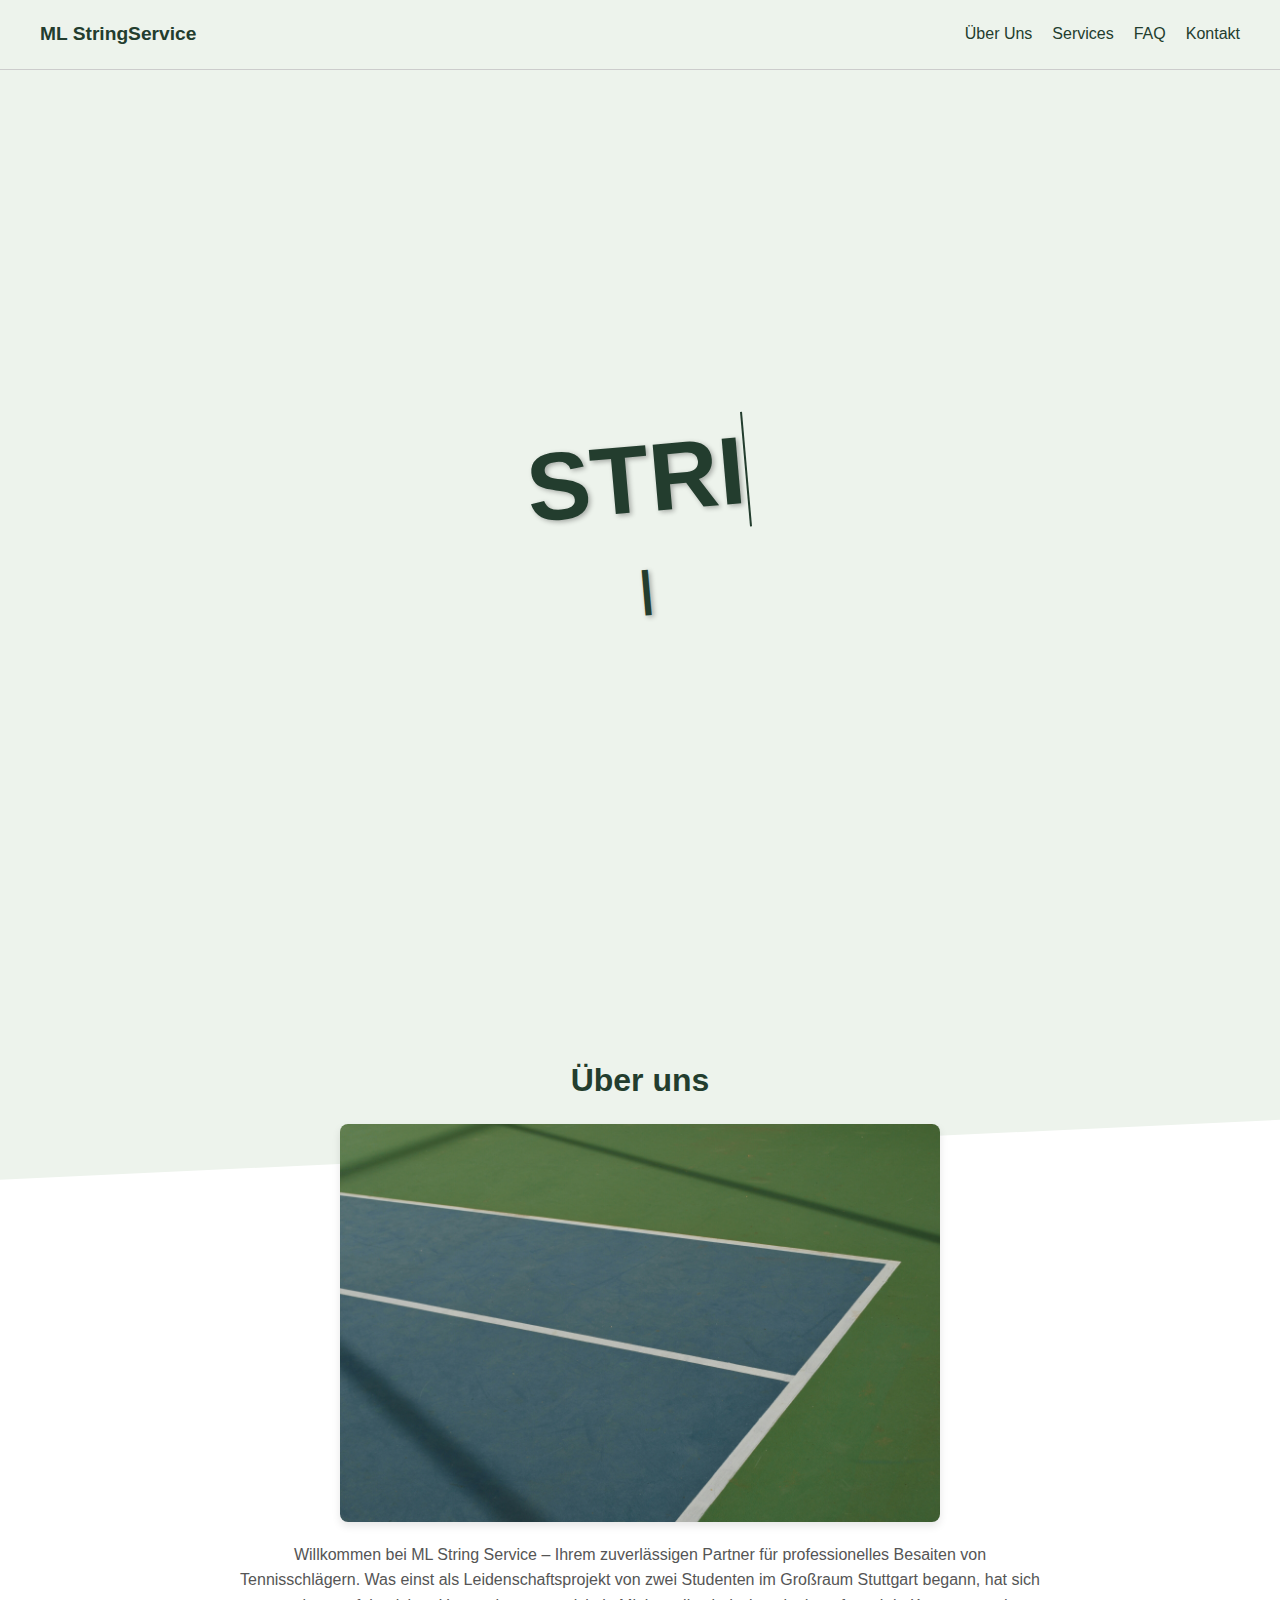
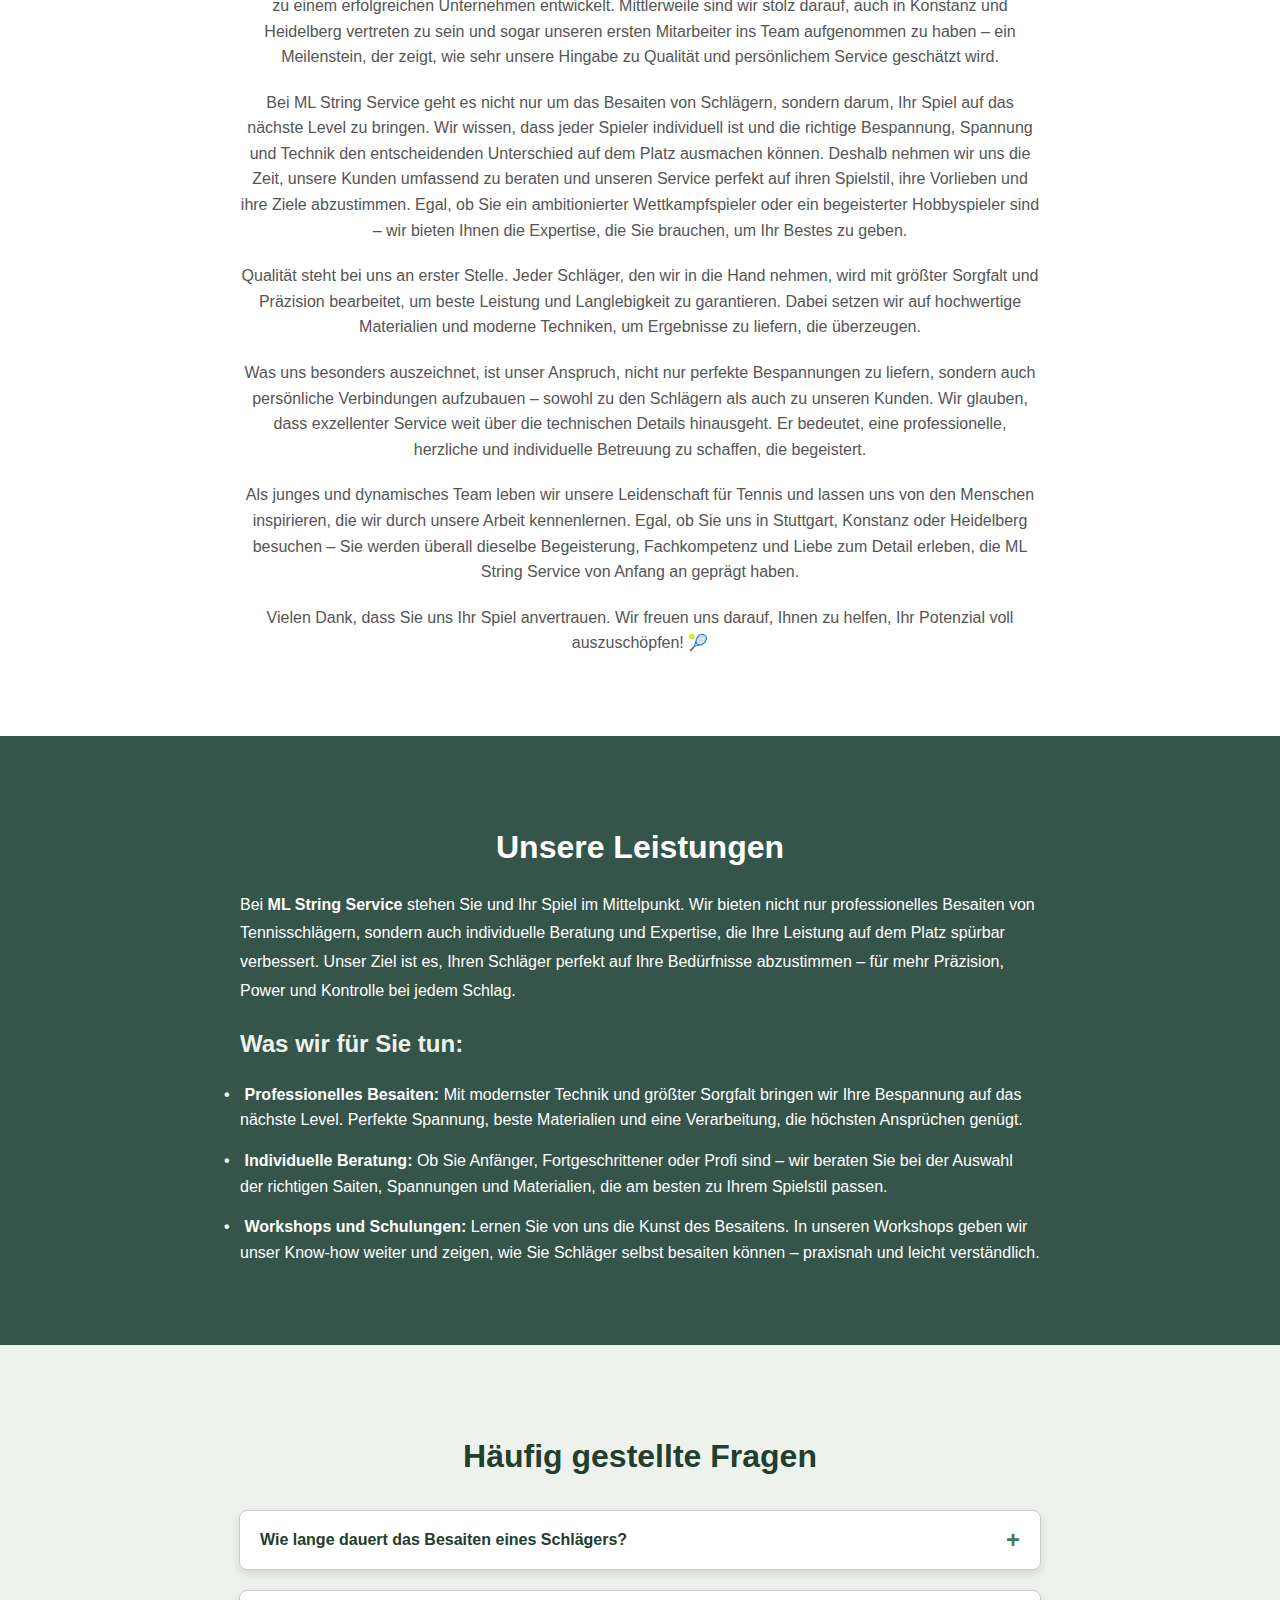
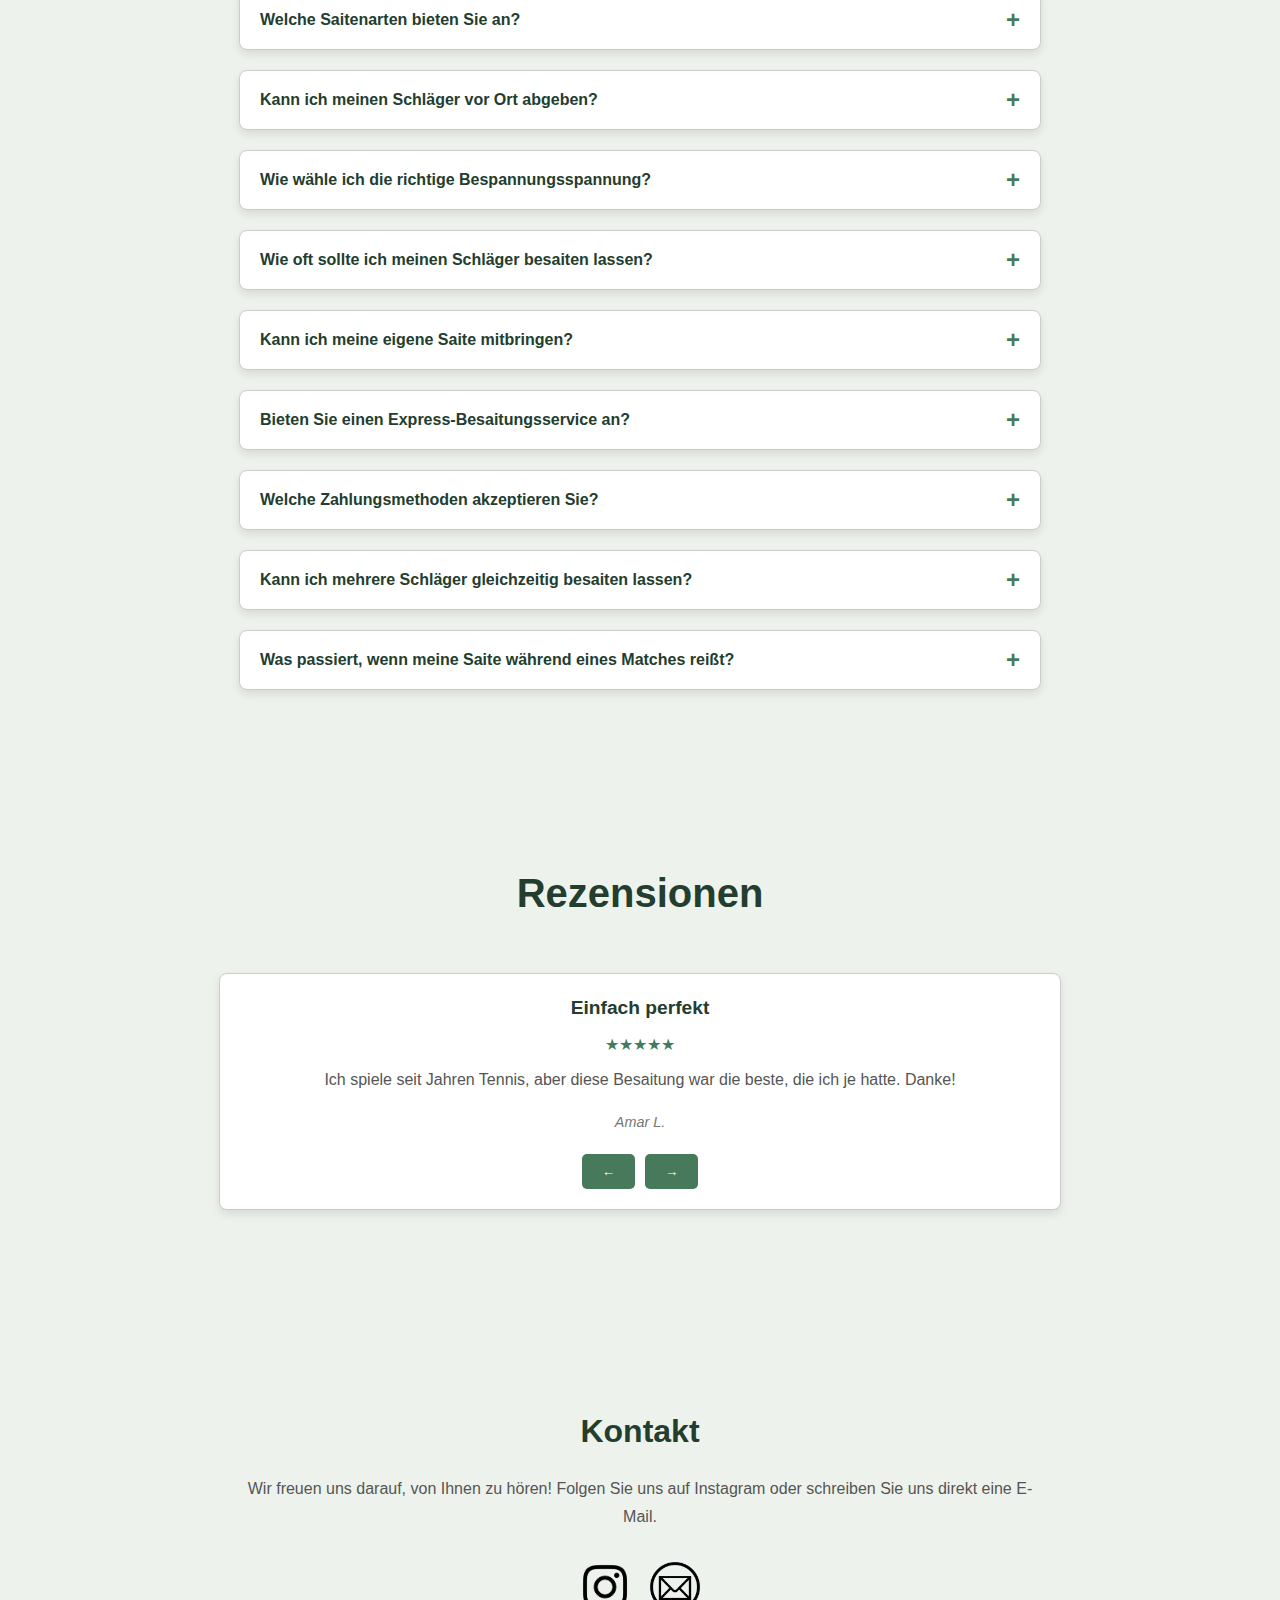
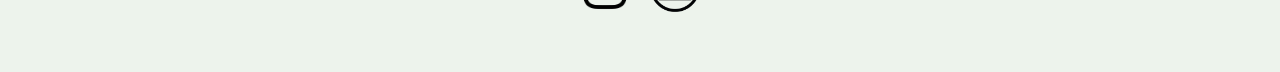
==== index.html @ b98bc761 "first" ====
<!DOCTYPE html>
<html lang="de">
<head>
    <link rel="icon" type="image/x-icon" href="img/favicon.ico">
    <meta charset="UTF-8">
    <meta name="viewport" content="width=device-width, initial-scale=1.0">
    <title>ML StringService</title>
    <link rel="stylesheet" href="css/main.css">
</head>
<body>
<header class="main-header">
    <nav class="navbar">
        <div class="logo">ML StringService</div>
        <button class="menu-toggle" aria-label="Menü öffnen/schließen">
            &#9776; <!-- Hamburger-Menü-Icon -->
        </button>
        <ul class="nav-left">
            <li><a href="#about-us">Über Uns</a></li>
            <li><a href="#services">Services</a></li>
            <li><a href="#faq">FAQ</a></li>
            <li><a href="#contact">Kontakt</a></li>
        </ul>
    </nav>
</header>
<main>
    <section class="hero">
        <div class="slogan-wrapper">
            <h1 class="slogan">
                <span id="typing-text"></span>
                <span class="blinking-cursor">|</span>
            </h1>
        </div>
    </section>
    <section id="about-us" class="about-us">
        <div class="about-background"></div>
        <div class="about-content">
            <h2>Über uns</h2>
            <div class="about-image-wrapper">
                <img src="img/aleksandar-kyng-dhkdfFxGHfU-unsplash.jpg" alt="Tennisplatz" class="about-image">
            </div>
            <p>
                Willkommen bei ML String Service – Ihrem zuverlässigen Partner für professionelles Besaiten von Tennisschlägern.
                Was einst als Leidenschaftsprojekt von zwei Studenten im Großraum Stuttgart begann, hat sich zu einem erfolgreichen Unternehmen entwickelt.
                Mittlerweile sind wir stolz darauf, auch in Konstanz und Heidelberg vertreten zu sein und sogar unseren ersten Mitarbeiter ins Team aufgenommen zu haben
                – ein Meilenstein, der zeigt, wie sehr unsere Hingabe zu Qualität und persönlichem Service geschätzt wird.

            </p>
            <p>
                Bei ML String Service geht es nicht nur um das Besaiten von Schlägern,
                sondern darum, Ihr Spiel auf das nächste Level zu bringen.
                Wir wissen, dass jeder Spieler individuell ist und die richtige Bespannung, Spannung und Technik den entscheidenden Unterschied auf dem Platz ausmachen können.
                Deshalb nehmen wir uns die Zeit, unsere Kunden umfassend zu beraten und unseren Service perfekt auf ihren Spielstil,
                ihre Vorlieben und ihre Ziele abzustimmen. Egal, ob Sie ein ambitionierter Wettkampfspieler oder ein begeisterter Hobbyspieler sind –
                wir bieten Ihnen die Expertise, die Sie brauchen, um Ihr Bestes zu geben.
            </p>
            <p>
                Qualität steht bei uns an erster Stelle.
                Jeder Schläger, den wir in die Hand nehmen, wird mit größter Sorgfalt und Präzision bearbeitet,
                um beste Leistung und Langlebigkeit zu garantieren.
                Dabei setzen wir auf hochwertige Materialien und moderne Techniken, um Ergebnisse zu liefern, die überzeugen.
            </p>
            <p>
                Was uns besonders auszeichnet,
                ist unser Anspruch, nicht nur perfekte Bespannungen zu liefern,
                sondern auch persönliche Verbindungen aufzubauen – sowohl zu den Schlägern als auch zu unseren Kunden.
                Wir glauben, dass exzellenter Service weit über die technischen Details hinausgeht. Er bedeutet, eine professionelle,
                herzliche und individuelle Betreuung zu schaffen, die begeistert.
            </p>
            <p>
                Als junges und dynamisches Team leben wir unsere Leidenschaft für Tennis und lassen uns von den Menschen inspirieren,
                die wir durch unsere Arbeit kennenlernen. Egal, ob Sie uns in Stuttgart,
                Konstanz oder Heidelberg besuchen – Sie werden überall dieselbe Begeisterung, Fachkompetenz und Liebe zum Detail erleben,
                die ML String Service von Anfang an geprägt haben.
            </p>
            <p>
                Vielen Dank, dass Sie uns Ihr Spiel anvertrauen. Wir freuen uns darauf, Ihnen zu helfen, Ihr Potenzial voll auszuschöpfen! 🎾
            </p>
        </div>
    </section>
    <!-- Harte Hintergrundänderung -->
    <section id="services" class="services">
        <div class="services-content">
            <h2>Unsere Leistungen</h2>
            <p>
                Bei <strong>ML String Service</strong> stehen Sie und Ihr Spiel im Mittelpunkt. Wir bieten nicht nur professionelles Besaiten von Tennisschlägern,
                sondern auch individuelle Beratung und Expertise, die Ihre Leistung auf dem Platz spürbar verbessert.
                Unser Ziel ist es, Ihren Schläger perfekt auf Ihre Bedürfnisse abzustimmen – für mehr Präzision, Power und Kontrolle bei jedem Schlag.
            </p>
            <h3>Was wir für Sie tun:</h3>
            <ul>
                <li>
                    <strong>Professionelles Besaiten:</strong> Mit modernster Technik und größter Sorgfalt bringen wir Ihre Bespannung auf das nächste Level.
                    Perfekte Spannung, beste Materialien und eine Verarbeitung, die höchsten Ansprüchen genügt.
                </li>
                <li>
                    <strong>Individuelle Beratung:</strong> Ob Sie Anfänger, Fortgeschrittener oder Profi sind – wir beraten Sie bei der Auswahl der richtigen Saiten,
                    Spannungen und Materialien, die am besten zu Ihrem Spielstil passen.
                </li>
                <li>
                    <strong>Workshops und Schulungen:</strong> Lernen Sie von uns die Kunst des Besaitens.
                    In unseren Workshops geben wir unser Know-how weiter und zeigen, wie Sie Schläger selbst besaiten können
                    – praxisnah und leicht verständlich.
                </li>
            </ul>
        </div>
    </section>
    <section id="faq" class="faq">
        <h2>Häufig gestellte Fragen</h2>

        <!-- Vorhandene Fragen -->
        <div class="faq-item">
            <button class="faq-question">
                Wie lange dauert das Besaiten eines Schlägers?
                <span class="faq-toggle">+</span>
            </button>
            <div class="faq-answer">
                Das Besaiten eines Schlägers dauert in der Regel 24 bis 48 Stunden, je nach Auftragslage. Bei dringenden Anfragen bieten wir auch einen Express-Service an.
            </div>
        </div>
        <div class="faq-item">
            <button class="faq-question">
                Welche Saitenarten bieten Sie an?
                <span class="faq-toggle">+</span>
            </button>
            <div class="faq-answer">
                Wir bieten eine große Auswahl an Saiten, darunter Monofilament, Multifilament und Naturdarmsaiten. Wir beraten Sie gerne, welche Saite am besten zu Ihrem Spielstil passt.
            </div>
        </div>
        <div class="faq-item">
            <button class="faq-question">
                Kann ich meinen Schläger vor Ort abgeben?
                <span class="faq-toggle">+</span>
            </button>
            <div class="faq-answer">
                Ja, Sie können Ihren Schläger an unseren Standorten in Stuttgart, Konstanz oder Heidelberg abgeben. Wir stehen Ihnen dort auch für eine persönliche Beratung zur Verfügung.
            </div>
        </div>
        <div class="faq-item">
            <button class="faq-question">
                Wie wähle ich die richtige Bespannungsspannung?
                <span class="faq-toggle">+</span>
            </button>
            <div class="faq-answer">
                Die richtige Spannung hängt von Ihrem Spielstil ab. Höhere Spannungen bieten mehr Kontrolle, während niedrigere Spannungen mehr Power generieren. Unsere Experten beraten Sie gerne.
            </div>
        </div>
        <div class="faq-item">
            <button class="faq-question">
                Wie oft sollte ich meinen Schläger besaiten lassen?
                <span class="faq-toggle">+</span>
            </button>
            <div class="faq-answer">
                Eine Faustregel ist: So oft im Jahr, wie Sie pro Woche spielen. Vielspieler und Turnierspieler sollten häufiger besaiten, um optimale Leistung zu gewährleisten.
            </div>
        </div>
        <div class="faq-item">
            <button class="faq-question">
                Kann ich meine eigene Saite mitbringen?
                <span class="faq-toggle">+</span>
            </button>
            <div class="faq-answer">
                Ja, Sie können Ihre eigene Saite mitbringen. Wir bespannen Ihren Schläger gerne damit. Bitte beachten Sie jedoch, dass die Qualität der Besaitung auch von der Saite selbst abhängt.
            </div>
        </div>
        <div class="faq-item">
            <button class="faq-question">
                Bieten Sie einen Express-Besaitungsservice an?
                <span class="faq-toggle">+</span>
            </button>
            <div class="faq-answer">
                Ja, wir bieten einen Express-Service an. Ihr Schläger wird innerhalb weniger Stunden bespannt. Bitte kontaktieren Sie uns im Voraus, um sicherzustellen, dass der Service verfügbar ist.
            </div>
        </div>
        <div class="faq-item">
            <button class="faq-question">
                Welche Zahlungsmethoden akzeptieren Sie?
                <span class="faq-toggle">+</span>
            </button>
            <div class="faq-answer">
                Wir akzeptieren Barzahlung, EC-Karten, Kreditkarten und auch PayPal. Bitte fragen Sie an Ihrem Standort nach den verfügbaren Zahlungsmethoden.
            </div>
        </div>
        <div class="faq-item">
            <button class="faq-question">
                Kann ich mehrere Schläger gleichzeitig besaiten lassen?
                <span class="faq-toggle">+</span>
            </button>
            <div class="faq-answer">
                Ja, Sie können mehrere Schläger gleichzeitig besaiten lassen. Bei größeren Aufträgen wie z. B. für Mannschaften bieten wir auch Rabatte an.
            </div>
        </div>
        <div class="faq-item">
            <button class="faq-question">
                Was passiert, wenn meine Saite während eines Matches reißt?
                <span class="faq-toggle">+</span>
            </button>
            <div class="faq-answer">
                Wir empfehlen, immer einen Ersatzschläger mit einer frischen Besaitung dabei zu haben. Alternativ können Sie unseren Express-Service nutzen, um schnell eine neue Besaitung zu erhalten.
            </div>
        </div>
    </section>


    <section class="reviews-section">
        <h2>Rezensionen</h2> <!-- Titel hinzugefügt -->
        <div class="reviews-slider">
            <div class="review">
                <div class="review-text"></div>
                <div class="review-stars"></div>
                <div class="review-detail"></div>
                <div class="review-name"></div>
            </div>
            <div class="reviews-controls">
                <button class="prev-review" aria-label="Vorherige Bewertung">←</button>
                <button class="next-review" aria-label="Nächste Bewertung">→</button>
            </div>
        </div>
    </section>


    <section id="contact" class="contact">
        <div class="contact-content">
            <h2>Kontakt</h2>
            <p>Wir freuen uns darauf, von Ihnen zu hören! Folgen Sie uns auf Instagram oder schreiben Sie uns direkt eine E-Mail.</p>
            <div class="contact-icons">
                <!-- Instagram Icon -->
                <a href="https://www.instagram.com/mlstringservice" target="_blank" class="contact-icon" aria-label="Instagram">
                    <img src="img/fa2e3ecfb5cfcdc9a679974c6a06c45b-removebg-preview.png" alt="Instagram Icon">
                </a>
                <!-- Email Icon -->
                <a href="mailto:mlstringservice@gmail.com" class="contact-icon" aria-label="E-Mail">
                    <img src="img/png-clipart-email-logo-icon-email-black-envelope-logo-miscellaneous-text-thumbnail-removebg-preview.png" alt="E-Mail Icon">
                </a>
            </div>
        </div>
    </section>





</main>
<script src="js/script.js" defer></script>
</body>
</html>
---- css/main.css ----
/* Allgemeine Stile */
body {
    margin: 0;
    font-family: 'Arial', sans-serif;
    background-color: #edf3ec;
    color: #233d2e;
    line-height: 1.5;
}

h1 {
    margin: 0;
    font-size: 3rem;
    font-weight: 400;
    text-align: center;
    line-height: 1.2;
}

a {
    text-decoration: none;
    color: #233d2e;
}

a:hover {
    color: #467a5a;
}

/* Header */
.main-header {
    background-color: #edf3ec;
    padding: 10px 20px;
    position: sticky;
    top: 0;
    z-index: 100;
    border-bottom: 1px solid #ccc;
}

.navbar {
    display: flex;
    justify-content: space-between;
    align-items: center;
    padding: 10px 20px;
}

.nav-left {
    display: flex;
    gap: 20px;
    list-style: none;
    margin: 0;
    padding: 0;
}

.nav-left li {
    font-size: 1rem;
}

.menu-toggle {
    display: none; /* Standardmäßig versteckt */
    font-size: 2rem;
    background: none;
    border: none;
    cursor: pointer;
    color: #233d2e;
}

.logo {
    font-size: 1.2rem;
    font-weight: bold;
}

.register {
    display: flex;
    align-items: center;
}

.btn-register {
    background-color: #233d2e;
    color: white;
    padding: 10px 20px;
    border-radius: 5px;
    font-size: 0.9rem;
    font-weight: bold;
    transition: background-color 0.3s;
}

.btn-register:hover {
    background-color: #467a5a;
}

/* Hero Section */
.hero {
    position: relative;
    height: 100vh; /* Die Sektion nimmt 100% der Höhe des Displays ein */
    display: flex;
    align-items: center; /* Vertikale Zentrierung */
    justify-content: center; /* Horizontale Zentrierung */
    overflow: hidden;
    text-align: center;
    background-color: #edf3ec; /* Heller Hintergrund */
}

.slogan-wrapper {
    transform: rotate(-5deg); /* Leichte Schrägstellung */
}

.slogan {
    font-size: 6rem;
    font-weight: bold;
    color: #233d2e; /* Dunkler Text passend zum hellen Hintergrund */
    line-height: 1.2;
    text-transform: uppercase; /* Großbuchstaben */
    text-shadow: 2px 2px 5px rgba(0, 0, 0, 0.3); /* Schatten für besseren Kontrast */
}

.slogan span {
    display: block; /* Zeilenumbruch */
}
/* Hero Section Schreibmaschinen-Effekt */
#typing-text {
    display: inline-block;
    white-space: pre-wrap; /* Zeilenumbrüche beachten */
    overflow: hidden;
    border-right: 2px solid #233d2e; /* Blinker-Effekt */
}

/* Blinker für die Schreibmaschine */
.blinking-cursor {
    display: inline-block;
    font-size: 3rem;
    animation: blink 0.7s steps(2, start) infinite;
    margin-left: 0; /* Keine zusätzlichen Abstände */
}

/* Keyframes für die Blink-Animation */
@keyframes blink {
    50% {
        opacity: 0;
    }
}


/* Über Uns Section */
.about-us {
    position: relative;
    padding: 60px 20px;
    background: white; /* Weißer Hintergrund für den unteren Teil */
}

.about-background {
    position: absolute;
    top: 0;
    left: 0;
    width: 100%;
    height: 300px; /* Höhe des oberen Farbhintergrunds */
    background: #edf3ec; /* Farbton passend zur Website */
    z-index: 1;
    clip-path: polygon(0 0, 100% 0, 100% 50%, 0 70%); /* Übergang nach der Hälfte des Bildes */
}

.about-content {
    position: relative;
    z-index: 2;
    max-width: 800px;
    margin: 0 auto;
    text-align: center;
}

.about-content h2 {
    font-size: 2rem;
    font-weight: bold;
    color: #233d2e;
    margin-bottom: 20px;
}

.about-image-wrapper {
    position: relative;
    overflow: hidden;
    width: 80%; /* Breite des Bildes */
    max-width: 600px; /* Maximalbreite */
    margin: 20px auto; /* Zentriert */
    border-radius: 8px; /* Abgerundete Ecken */
    box-shadow: 0 4px 8px rgba(0, 0, 0, 0.1); /* Sanfter Schatten */
}

.about-image {
    width: 100%;
    height: auto; /* Seitenverhältnis bleibt erhalten */
    display: block;
}

.about-content p {
    font-size: 1rem;
    color: #555;
    line-height: 1.6;
    margin-bottom: 20px;
}

/* Service Section mit gewünschter Hintergrundfarbe */
.services {
    background-color: #36554A; /* Dunkles Grün */
    color: white; /* Weißer Text */
    padding: 60px 20px;
    text-align: center;
}

.services-content {
    max-width: 800px;
    margin: 0 auto;
    text-align: left; /* Text linksbündig für bessere Lesbarkeit */
}

.services h2 {
    font-size: 2rem;
    font-weight: bold;
    margin-bottom: 20px;
    color: white;
    text-align: center; /* Titel bleibt zentriert */
}

.services h3 {
    font-size: 1.5rem;
    margin: 20px 0 10px;
    color: #edf3ec; /* Heller Text für Subheading */
}

.services p {
    font-size: 1rem;
    line-height: 1.8;
    margin-bottom: 20px;
    color: white;
}

.services ul {
    list-style: none;
    padding: 0;
    margin: 20px 0;
}

.services li {
    font-size: 1rem;
    margin-bottom: 15px;
    color: white;
    position: relative;
    line-height: 1.6;
}

/* Punkte vor jedem Listeneintrag */
.services li::before {
    content: "•"; /* Punkt vor jedem Listeneintrag */
    color: #edf3ec; /* Heller Punkt */
    font-weight: bold;
    display: inline-block;
    width: 1em;
    margin-left: -1em;
}

/* FAQ Section */
.faq {
    background-color: #edf3ec; /* Heller Hintergrund, passend zum bestehenden Design */
    padding: 60px 20px;
    text-align: center;
}

.faq h2 {
    font-size: 2rem;
    font-weight: bold;
    color: #233d2e;
    margin-bottom: 30px;
}

/* FAQ Section */
.faq {
    background-color: #edf3ec; /* Heller Hintergrund, passend zum bestehenden Design */
    padding: 60px 20px;
    text-align: center;
}

.faq h2 {
    font-size: 2rem;
    font-weight: bold;
    color: #233d2e;
    margin-bottom: 30px;
}

/* FAQ-Items */
.faq-item {
    margin-bottom: 20px;
    text-align: left;
    max-width: 800px;
    margin: 20px auto;
    border: 1px solid #ccc;
    border-radius: 8px;
    overflow: hidden;
    background: white;
    box-shadow: 0 4px 8px rgba(0, 0, 0, 0.1);
}

.faq-question {
    width: 100%;
    padding: 15px 20px;
    font-size: 1rem;
    font-weight: bold;
    color: #233d2e;
    background: none;
    border: none;
    text-align: left;
    cursor: pointer;
    position: relative;
    display: flex;
    justify-content: space-between;
    align-items: center;
}

.faq-toggle {
    font-size: 1.5rem;
    color: #467a5a; /* Grüner Farbton */
    transition: transform 0.3s ease;
}

.faq-answer {
    padding: 15px 20px;
    font-size: 0.9rem;
    line-height: 1.6;
    color: #555;
    display: none; /* Standardmäßig ausgeblendet */
    background-color: #f9f9f9;
}

.faq-item.open .faq-answer {
    display: block; /* Antwort einblenden */
}

.faq-item.open .faq-toggle {
    transform: rotate(45deg); /* Symbol von "+" zu "x" ändern */
    color: #d9534f; /* Rot für geschlossenes Symbol */
}

/* Responsives Design */
@media (max-width: 768px) {
    /* Überschrift kleiner */
    .faq h2 {
        font-size: 1.8rem;
        margin-bottom: 20px;
    }

    /* Fragen und Antworten schmaler und kompakter */
    .faq-item {
        max-width: 100%;
        margin: 15px auto;
    }

    .faq-question {
        font-size: 0.95rem; /* Kleinere Schrift für Fragen */
        padding: 10px 15px;
    }

    .faq-answer {
        font-size: 0.85rem; /* Kleinere Schrift für Antworten */
        padding: 10px 15px;
    }
}

@media (max-width: 480px) {
    /* Überschrift noch kompakter */
    .faq h2 {
        font-size: 1.6rem;
    }

    /* Fragen und Antworten gut lesbar auf schmalen Geräten */
    .faq-question {
        font-size: 0.9rem;
        padding: 10px;
    }

    .faq-answer {
        font-size: 0.8rem;
        padding: 10px;
    }

    .faq-toggle {
        font-size: 1.3rem; /* Kleinere Plus-/Minus-Icons */
    }
}

/* Bewertungen-Container */
.reviews-section {
    background-color: #edf3ec; /* Gleicher Hintergrund wie die FAQ */
    padding: 60px 20px;
    text-align: center;
}

.reviews-section h2 {
    font-size: 2.5rem;
    font-weight: bold;
    color: #233d2e; /* Passend zum Design */
    margin-bottom: 30px;
}

.reviews-slider {
    text-align: center;
    margin: 50px auto;
    max-width: 800px;
    padding: 20px;
    border: 1px solid #ccc;
    border-radius: 8px;
    background: white;
    box-shadow: 0 4px 8px rgba(0, 0, 0, 0.1);
}

.review {
    margin-bottom: 20px;
}

.review-text {
    font-size: 1.2rem;
    font-weight: bold;
    color: #233d2e;
    margin-bottom: 10px;
}

.review-stars {
    color: #467a5a;
    margin-bottom: 10px;
}

.review-detail {
    font-size: 1rem;
    color: #555;
    margin-bottom: 20px;
    line-height: 1.6;
}

.review-name {
    font-size: 0.9rem;
    color: #777;
    font-style: italic;
}

/* Buttons */
.reviews-controls {
    display: flex;
    justify-content: center;
    gap: 10px;
}

.reviews-controls button {
    background-color: #467a5a;
    color: white;
    padding: 10px 20px;
    border: none;
    border-radius: 5px;
    cursor: pointer;
    transition: background-color 0.3s ease;
}

.reviews-controls button:hover {
    background-color: #36554A;
}

/* Responsive Design */
@media (max-width: 768px) {
    .reviews-slider {
        max-width: 90%;
    }

    .review-text {
        font-size: 1rem;
    }

    .review-detail {
        font-size: 0.9rem;
    }

    .review-stars {
        font-size: 0.9rem;
    }

    .review-name {
        font-size: 0.85rem;
    }

    .reviews-controls button {
        padding: 8px 15px;
    }
}

@media (max-width: 480px) {
    .reviews-slider {
        max-width: 100%;
    }

    .review-text {
        font-size: 0.9rem;
    }

    .review-detail {
        font-size: 0.8rem;
    }

    .review-name {
        font-size: 0.8rem;
    }

    .reviews-controls button {
        padding: 6px 10px;
    }
}



/* Kontakt Section */
.contact {
    background-color: #edf3ec; /* Gleicher Farbton wie vorher verwendet */
    padding: 60px 20px;
    text-align: center;
}

.contact-content {
    max-width: 800px;
    margin: 0 auto;
}

.contact h2 {
    font-size: 2rem;
    font-weight: bold;
    margin-bottom: 20px;
    color: #233d2e; /* Dunkler Farbton für den Titel */
}

.contact p {
    font-size: 1rem;
    line-height: 1.8;
    margin-bottom: 30px;
    color: #555; /* Dezenter Farbton für den Text */
}

.contact-icons {
    display: flex;
    justify-content: center; /* Zentriert Icons */
    gap: 20px; /* Abstand zwischen den Icons */
    flex-wrap: wrap; /* Sicherstellen, dass Icons umbrechen können */
}

.contact-icon {
    display: inline-block;
    width: 50px;
    height: 50px;
}

.contact-icon img {
    width: 100%;
    height: auto;
    transition: transform 0.3s, opacity 0.3s;
}

.contact-icon:hover img {
    transform: scale(1.1); /* Vergrößerung bei Hover */
    opacity: 0.8; /* Leichte Transparenz bei Hover */
}

/* Responsive Anpassung */
@media (max-width: 768px) {
    /* Navbar */
    .menu-toggle {
        display: block; /* Zeige Hamburger-Menü */
    }

    .nav-left {
        display: none; /* Standardmäßig versteckt */
        flex-direction: column;
        position: absolute;
        top: 60px;
        right: 20px;
        background: #edf3ec;
        width: 200px;
        border-radius: 8px;
        box-shadow: 0 4px 8px rgba(0, 0, 0, 0.1);
        padding: 10px;
    }

    .nav-left.show {
        display: flex; /* Zeige Menü bei Aktivierung */
    }

    .nav-left li {
        text-align: center;
        margin: 10px 0;
    }

    /* Kontaktbereich */
    .contact-icons {
        flex-direction: row; /* Icons bleiben nebeneinander */
        justify-content: center; /* Zentriert Icons */
        gap: 15px;
    }

    .contact-icon {
        width: 40px; /* Kleinere Icons */
    }
}

@media (max-width: 480px) {
    .contact-icons {
        flex-direction: row; /* Icons bleiben nebeneinander */
        justify-content: center;
    }

    .contact-icon {
        width: 30px; /* Noch kleinere Icons */
    }
}
@media (max-width: 768px) {
    .slogan {
        font-size: calc(7vw + 1rem); /* Größere Schrift für kleine Bildschirme */
        line-height: 1.1; /* Reduzierter Zeilenabstand */
    }

    .slogan-wrapper {
        max-width: 100%; /* Füllt den Bildschirm aus */
    }
}

@media (max-width: 480px) {
    .slogan {
        font-size: calc(8vw + 1rem); /* Noch größere Schriftgröße */
        line-height: 1.1;
    }
}
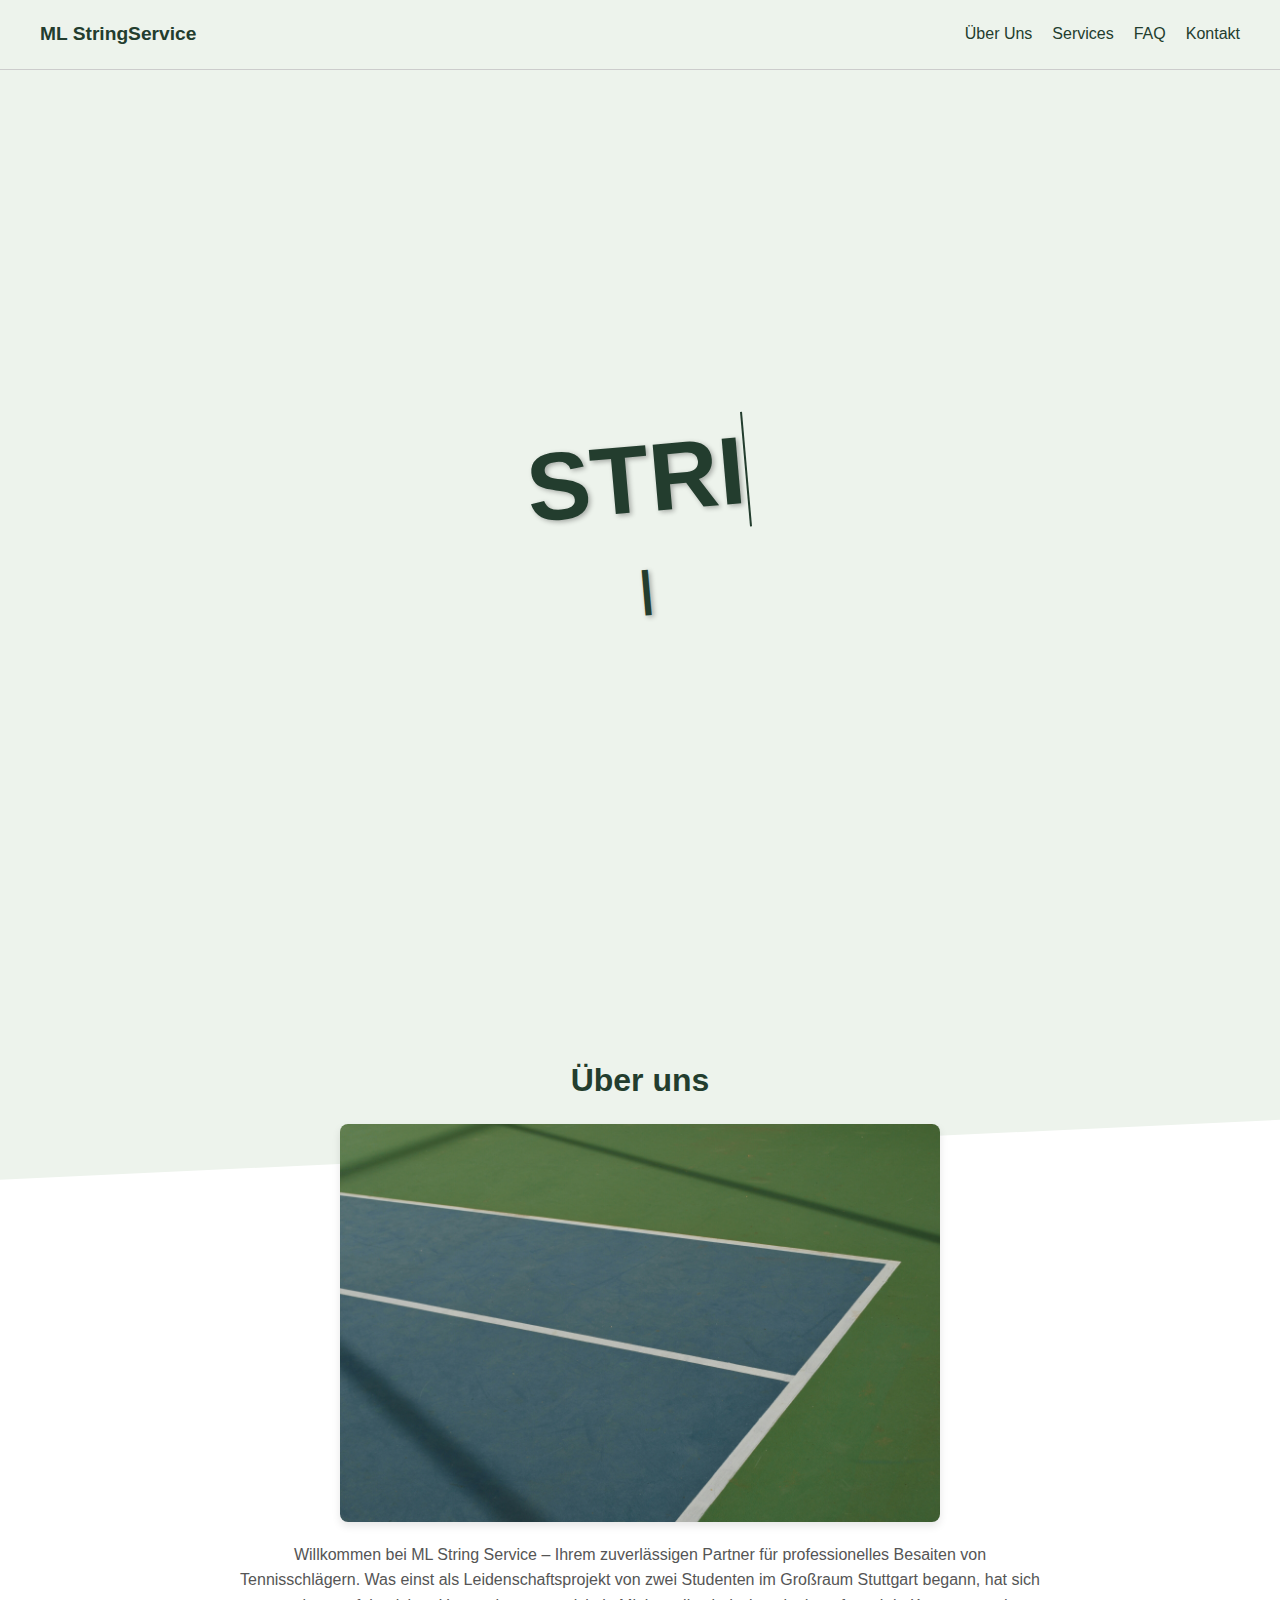
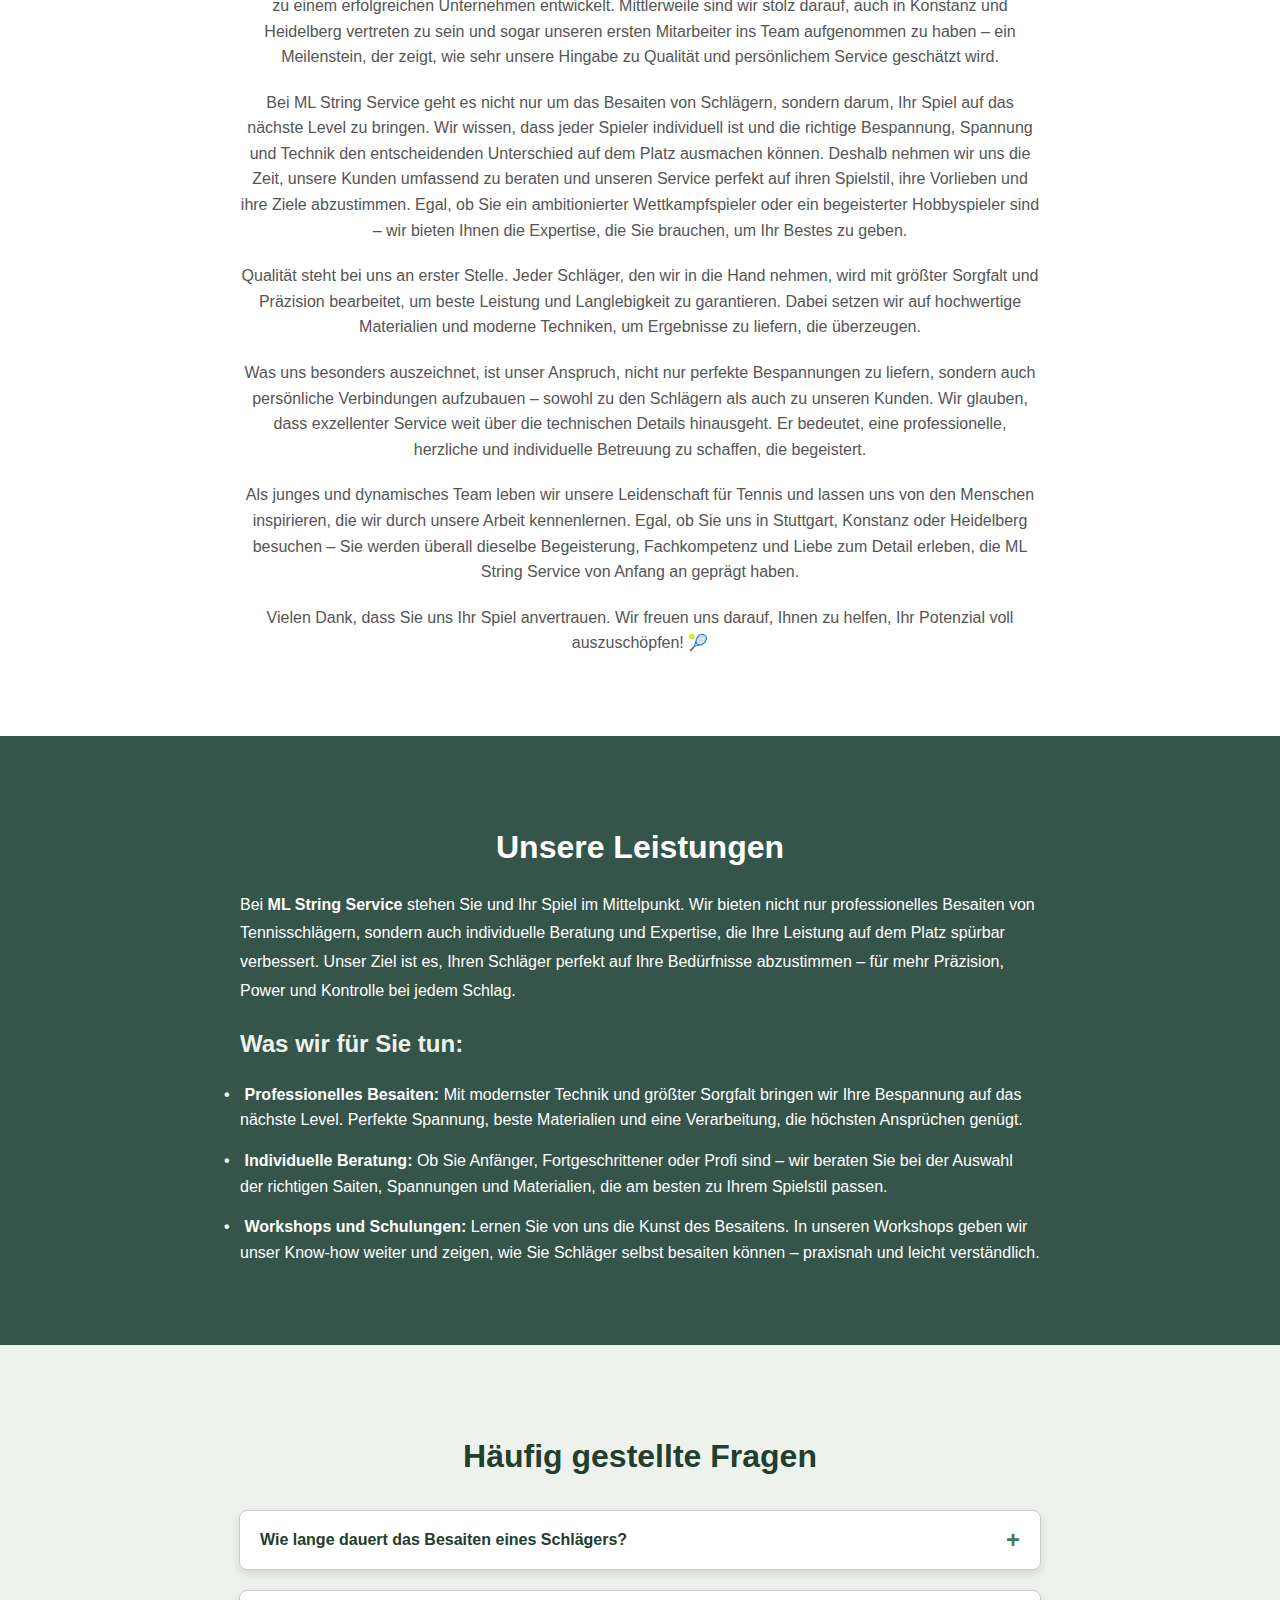
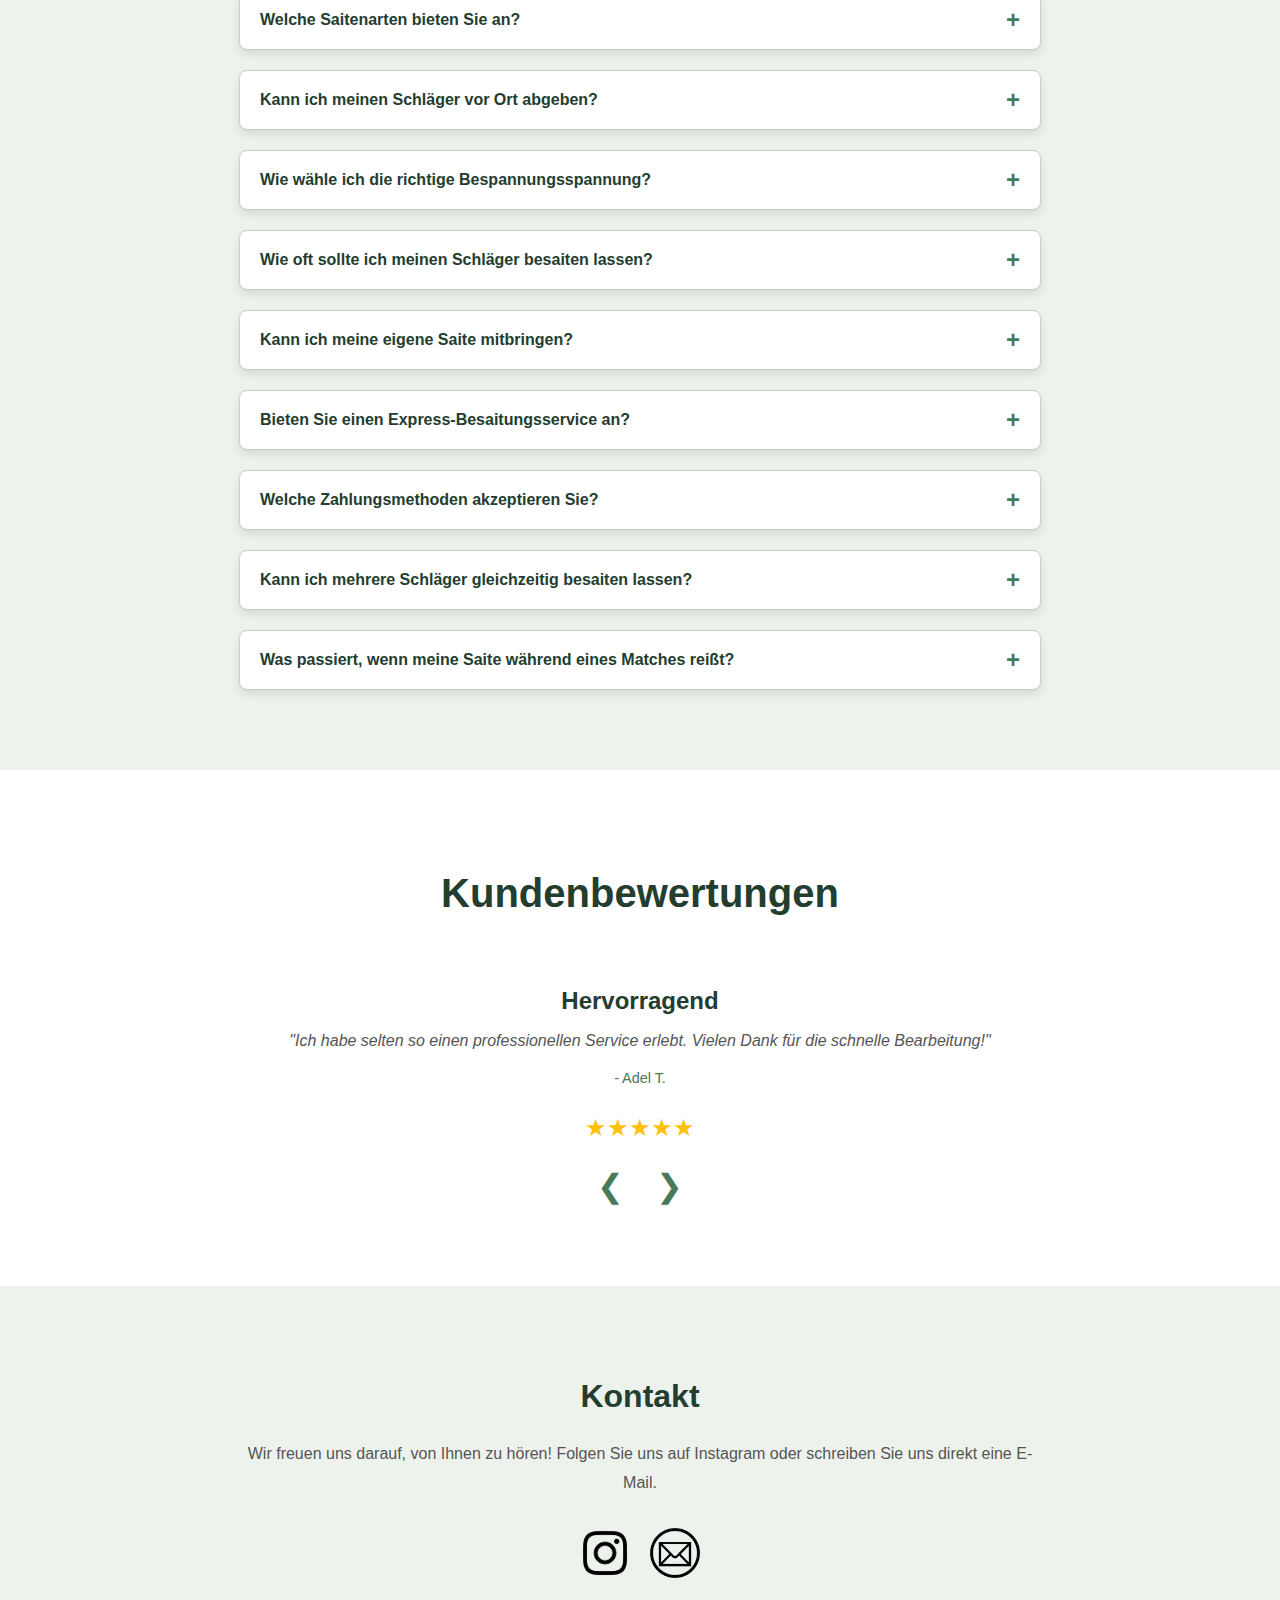
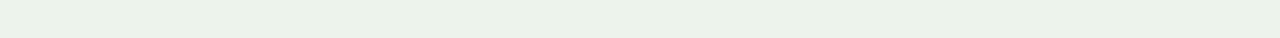
==== commit 2643113d: "bewerungssection überarbeitet" ====
--- a/index.html
+++ b/index.html
@@ -199,25 +199,21 @@
             </div>
         </div>
     </section>
-
-
     <section class="reviews-section">
-        <h2>Rezensionen</h2> <!-- Titel hinzugefügt -->
+        <h2>Kundenbewertungen</h2>
         <div class="reviews-slider">
             <div class="review">
-                <div class="review-text"></div>
-                <div class="review-stars"></div>
-                <div class="review-detail"></div>
-                <div class="review-name"></div>
+                <div class="review-text"></div> <!-- Kurzer Text -->
+                <div class="review-detail"></div> <!-- Langer Detailtext -->
+                <div class="review-name"></div> <!-- Name des Kunden -->
+                <div class="review-stars"></div> <!-- Sternebewertung -->
             </div>
             <div class="reviews-controls">
-                <button class="prev-review" aria-label="Vorherige Bewertung">←</button>
-                <button class="next-review" aria-label="Nächste Bewertung">→</button>
-            </div>
-        </div>
-    </section>
-
-
+                <button class="prev-review" aria-label="Vorherige Bewertung">❮</button>
+                <button class="next-review" aria-label="Nächste Bewertung">❯</button>
+            </div>
+        </div>
+    </section>
     <section id="contact" class="contact">
         <div class="contact-content">
             <h2>Kontakt</h2>
--- a/css/main.css
+++ b/css/main.css
@@ -381,9 +381,8 @@
     }
 }
 
-/* Bewertungen-Container */
 .reviews-section {
-    background-color: #edf3ec; /* Gleicher Hintergrund wie die FAQ */
+    background-color: white; /* Hintergrund der gesamten Sektion in Weiß */
     padding: 60px 20px;
     text-align: center;
 }
@@ -391,19 +390,14 @@
 .reviews-section h2 {
     font-size: 2.5rem;
     font-weight: bold;
-    color: #233d2e; /* Passend zum Design */
-    margin-bottom: 30px;
+    color: #233d2e;
+    margin-bottom: 40px;
 }
 
 .reviews-slider {
-    text-align: center;
-    margin: 50px auto;
     max-width: 800px;
+    margin: 0 auto;
     padding: 20px;
-    border: 1px solid #ccc;
-    border-radius: 8px;
-    background: white;
-    box-shadow: 0 4px 8px rgba(0, 0, 0, 0.1);
 }
 
 .review {
@@ -411,49 +405,48 @@
 }
 
 .review-text {
-    font-size: 1.2rem;
-    font-weight: bold;
-    color: #233d2e;
-    margin-bottom: 10px;
-}
-
-.review-stars {
-    color: #467a5a;
+    font-size: 1.5rem;
+    font-weight: bold;
+    color: #233d2e;
     margin-bottom: 10px;
 }
 
 .review-detail {
     font-size: 1rem;
     color: #555;
-    margin-bottom: 20px;
-    line-height: 1.6;
+    font-style: italic;
+    margin-bottom: 15px;
 }
 
 .review-name {
     font-size: 0.9rem;
-    color: #777;
-    font-style: italic;
-}
-
-/* Buttons */
+    color: #467a5a;
+    margin-bottom: 20px;
+}
+
+.review-stars {
+    color: #ffc107; /* Goldene Sterne */
+    margin-bottom: 20px;
+    font-size: 1.5rem;
+}
+
 .reviews-controls {
     display: flex;
     justify-content: center;
-    gap: 10px;
+    gap: 20px;
 }
 
 .reviews-controls button {
-    background-color: #467a5a;
-    color: white;
-    padding: 10px 20px;
+    background: none;
     border: none;
-    border-radius: 5px;
+    font-size: 2rem;
     cursor: pointer;
-    transition: background-color 0.3s ease;
+    color: #467a5a;
+    transition: color 0.3s ease;
 }
 
 .reviews-controls button:hover {
-    background-color: #36554A;
+    color: #233d2e;
 }
 
 /* Responsive Design */
@@ -463,7 +456,7 @@
     }
 
     .review-text {
-        font-size: 1rem;
+        font-size: 1.2rem;
     }
 
     .review-detail {
@@ -471,41 +464,27 @@
     }
 
     .review-stars {
-        font-size: 0.9rem;
-    }
-
-    .review-name {
-        font-size: 0.85rem;
-    }
-
-    .reviews-controls button {
-        padding: 8px 15px;
+        font-size: 1.2rem;
     }
 }
 
 @media (max-width: 480px) {
-    .reviews-slider {
-        max-width: 100%;
-    }
-
     .review-text {
-        font-size: 0.9rem;
+        font-size: 1rem;
     }
 
     .review-detail {
         font-size: 0.8rem;
     }
 
-    .review-name {
-        font-size: 0.8rem;
+    .review-stars {
+        font-size: 1rem;
     }
 
     .reviews-controls button {
-        padding: 6px 10px;
-    }
-}
-
-
+        font-size: 1.5rem;
+    }
+}
 
 /* Kontakt Section */
 .contact {
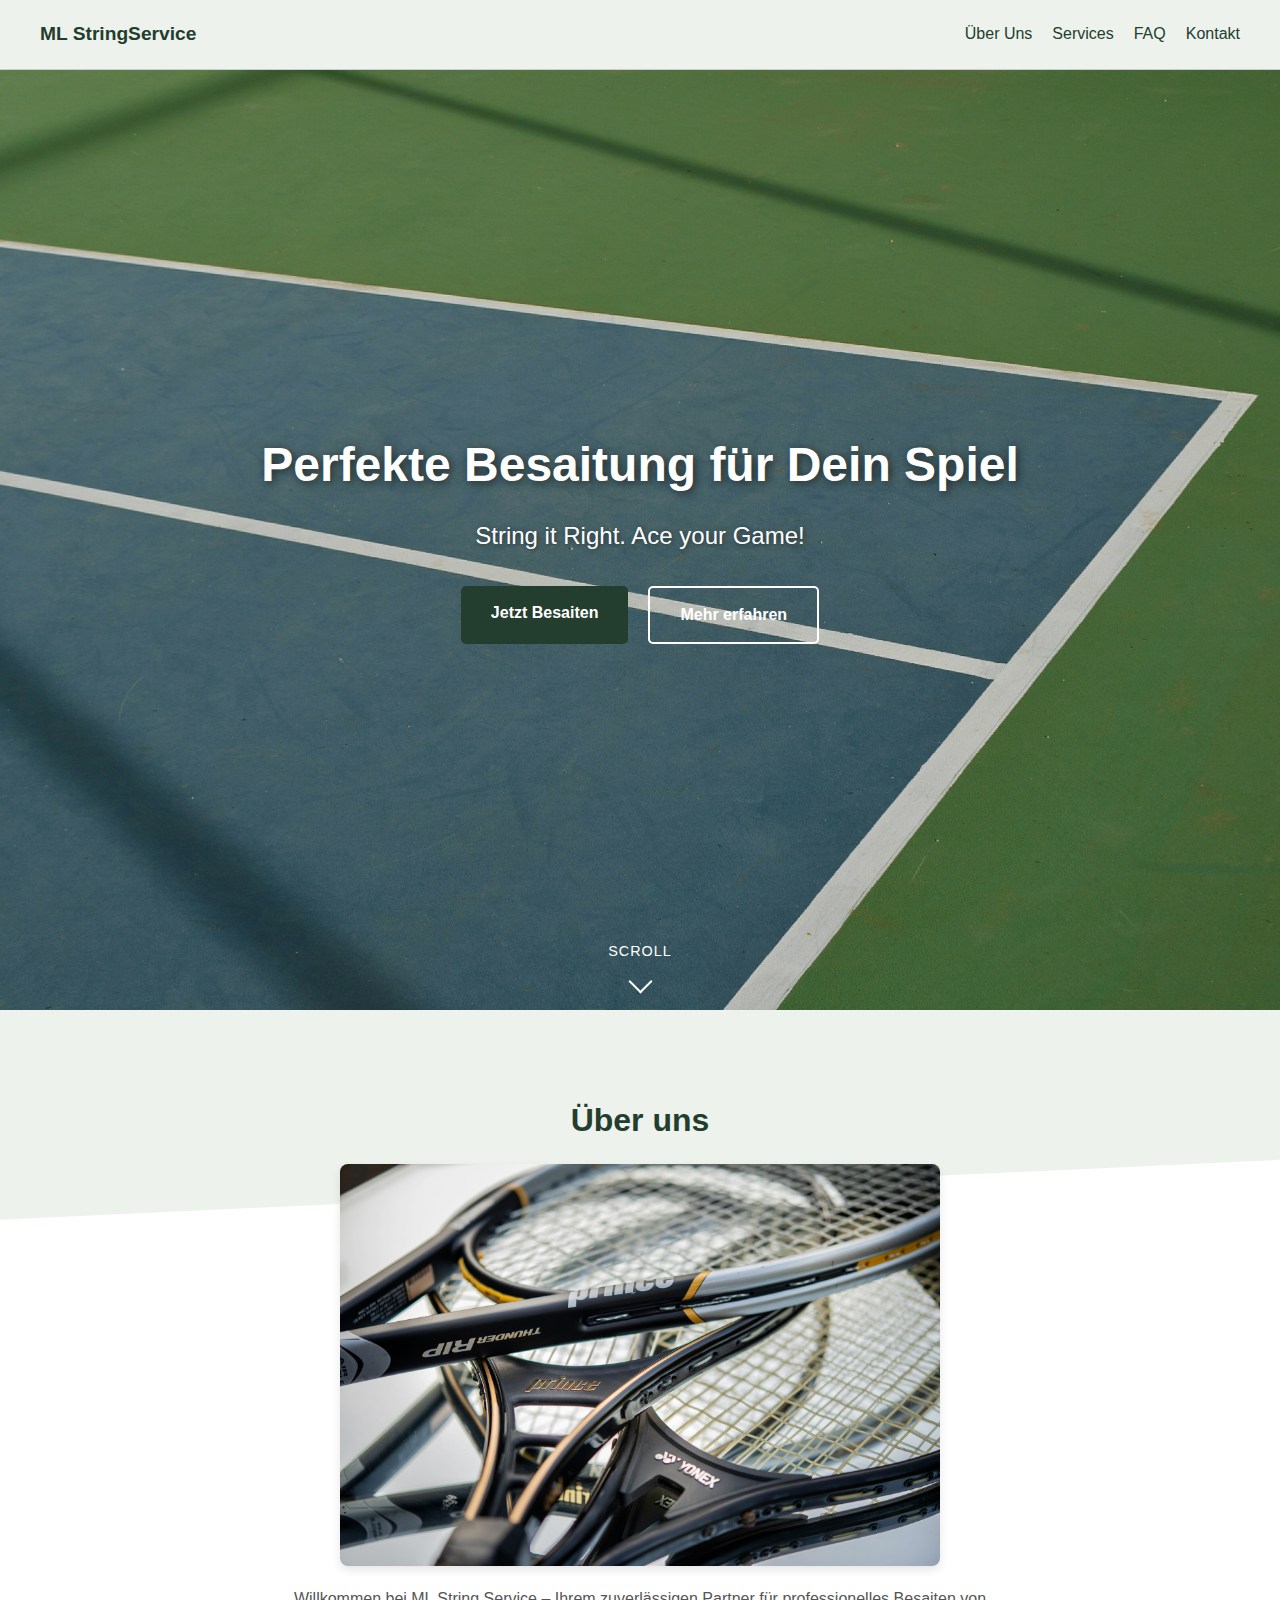
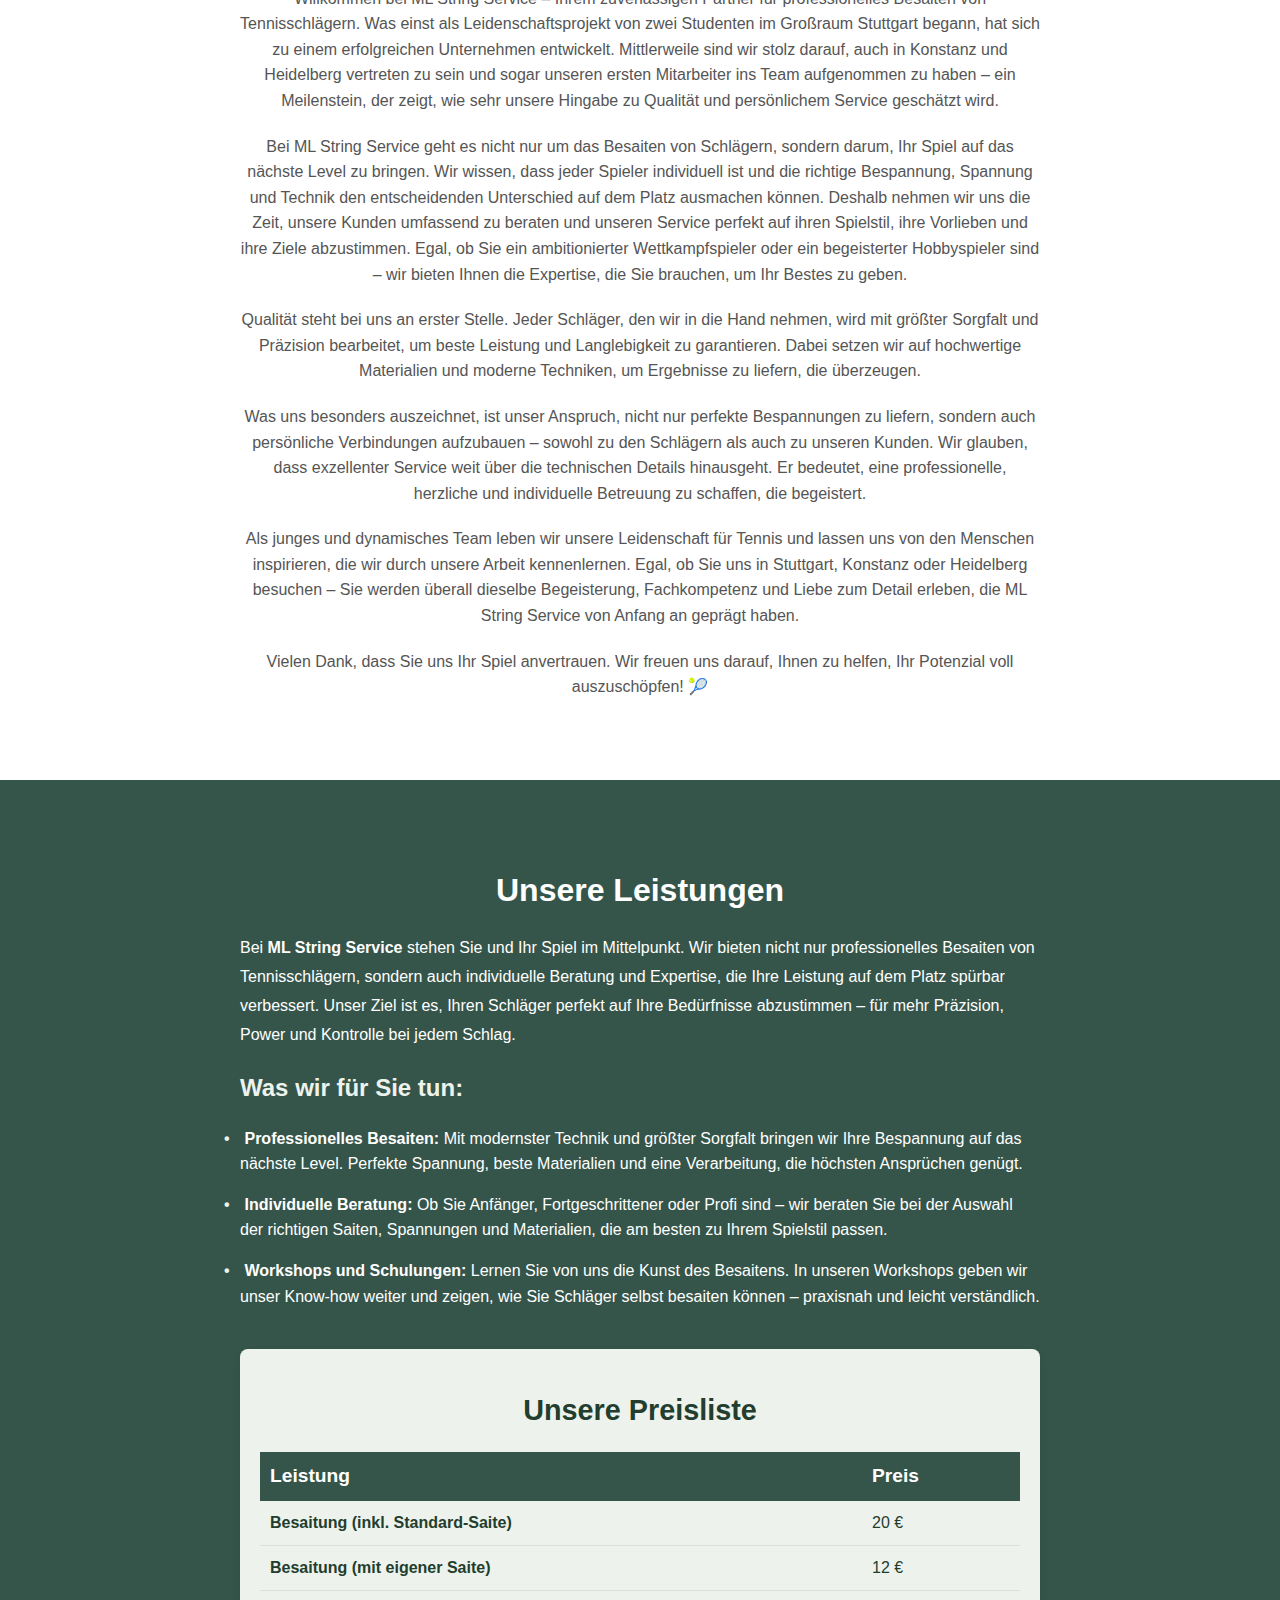
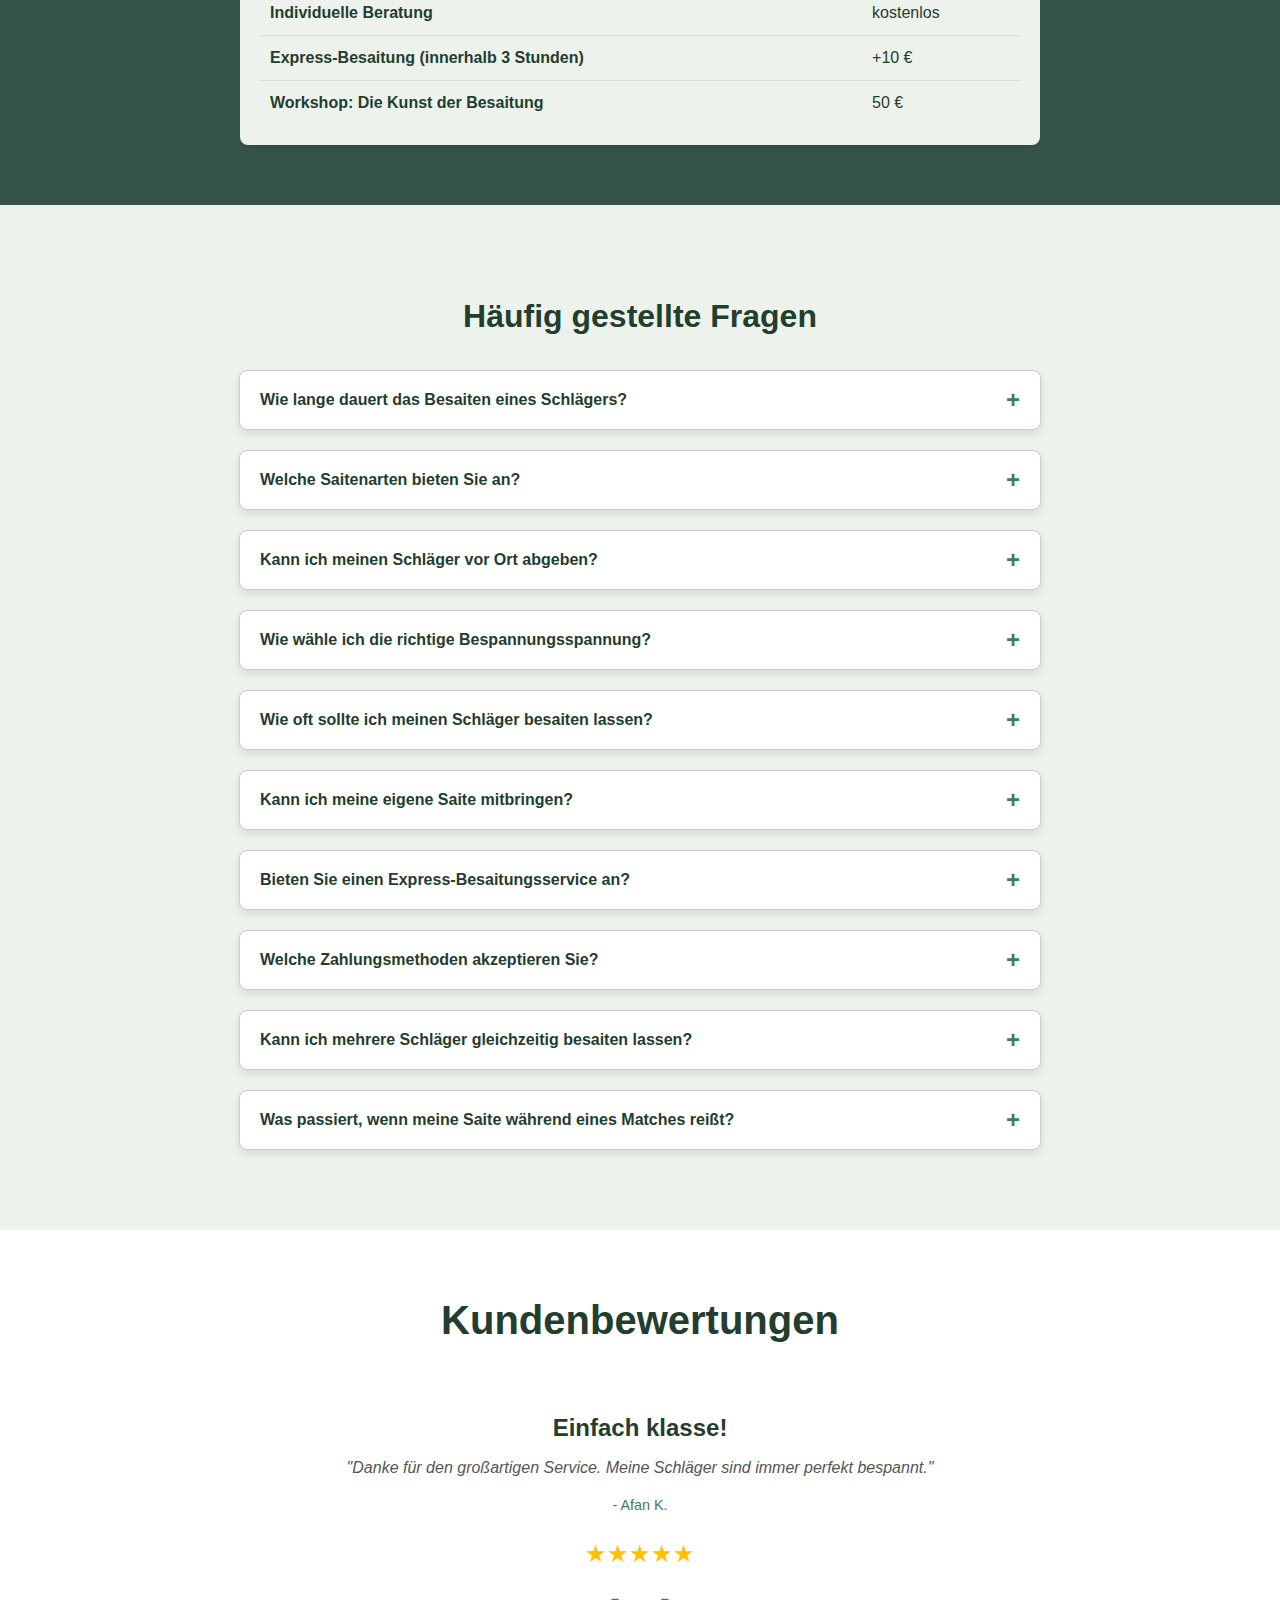
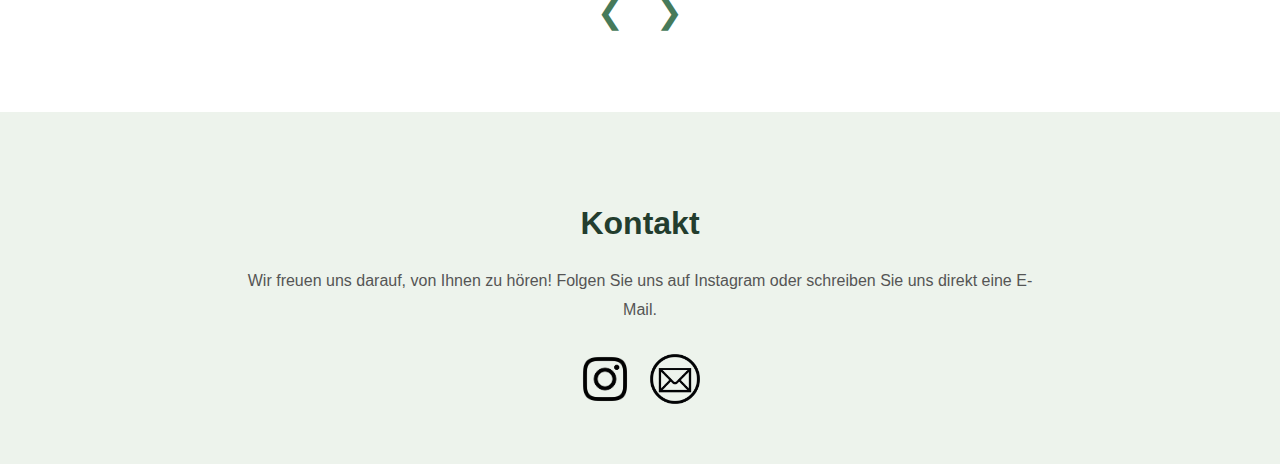
==== commit 07cb178a: "Hero section überarbeitet" ====
--- a/index.html
+++ b/index.html
@@ -24,19 +24,26 @@
 </header>
 <main>
     <section class="hero">
-        <div class="slogan-wrapper">
-            <h1 class="slogan">
-                <span id="typing-text"></span>
-                <span class="blinking-cursor">|</span>
-            </h1>
-        </div>
-    </section>
+        <div class="hero-content">
+            <h1 class="hero-title">Perfekte Besaitung für Dein Spiel</h1>
+            <p class="hero-subtitle">String it Right. Ace your Game!</p>
+            <div class="hero-buttons">
+                <a href="#services" class="btn-primary">Jetzt Besaiten</a>
+                <a href="#about-us" class="btn-secondary">Mehr erfahren</a>
+            </div>
+        </div>
+        <div class="scroll-indicator">
+            <span>Scroll</span>
+            <div class="scroll-arrow"></div>
+        </div>
+    </section>
+
     <section id="about-us" class="about-us">
         <div class="about-background"></div>
         <div class="about-content">
             <h2>Über uns</h2>
             <div class="about-image-wrapper">
-                <img src="img/aleksandar-kyng-dhkdfFxGHfU-unsplash.jpg" alt="Tennisplatz" class="about-image">
+                <img src="img/cristina-anne-costello-JfOh7yA6XuM-unsplash.jpg" alt="Tennisplatz" class="about-image">
             </div>
             <p>
                 Willkommen bei ML String Service – Ihrem zuverlässigen Partner für professionelles Besaiten von Tennisschlägern.
@@ -102,8 +109,44 @@
                     – praxisnah und leicht verständlich.
                 </li>
             </ul>
-        </div>
-    </section>
+
+            <!-- Preisliste -->
+            <div class="price-list">
+                <h3>Unsere Preisliste</h3>
+                <table class="pricing-table">
+                    <thead>
+                    <tr>
+                        <th>Leistung</th>
+                        <th>Preis</th>
+                    </tr>
+                    </thead>
+                    <tbody>
+                    <tr>
+                        <td>Besaitung (inkl. Standard-Saite)</td>
+                        <td>20 €</td>
+                    </tr>
+                    <tr>
+                        <td>Besaitung (mit eigener Saite)</td>
+                        <td>12 €</td>
+                    </tr>
+                    <tr>
+                        <td>Individuelle Beratung</td>
+                        <td>kostenlos</td>
+                    </tr>
+                    <tr>
+                        <td>Express-Besaitung (innerhalb 3 Stunden)</td>
+                        <td>+10 €</td>
+                    </tr>
+                    <tr>
+                        <td>Workshop: Die Kunst der Besaitung</td>
+                        <td>50 €</td>
+                    </tr>
+                    </tbody>
+                </table>
+            </div>
+        </div>
+    </section>
+
     <section id="faq" class="faq">
         <h2>Häufig gestellte Fragen</h2>
 
@@ -114,7 +157,7 @@
                 <span class="faq-toggle">+</span>
             </button>
             <div class="faq-answer">
-                Das Besaiten eines Schlägers dauert in der Regel 24 bis 48 Stunden, je nach Auftragslage. Bei dringenden Anfragen bieten wir auch einen Express-Service an.
+                Das Besaiten eines Schlägers dauert in der Regel 6 bis 48 Stunden, je nach Auftragslage. Bei dringenden Anfragen bieten wir auch einen Express-Service an.
             </div>
         </div>
         <div class="faq-item">
--- a/css/main.css
+++ b/css/main.css
@@ -89,51 +89,132 @@
 /* Hero Section */
 .hero {
     position: relative;
-    height: 100vh; /* Die Sektion nimmt 100% der Höhe des Displays ein */
+    height: 100vh;
+    background: url("aleksandar-kyng-dhkdfFxGHfU-unsplash.jpg") no-repeat center center/cover;
     display: flex;
-    align-items: center; /* Vertikale Zentrierung */
-    justify-content: center; /* Horizontale Zentrierung */
-    overflow: hidden;
-    text-align: center;
-    background-color: #edf3ec; /* Heller Hintergrund */
-}
-
-.slogan-wrapper {
-    transform: rotate(-5deg); /* Leichte Schrägstellung */
-}
-
-.slogan {
-    font-size: 6rem;
-    font-weight: bold;
-    color: #233d2e; /* Dunkler Text passend zum hellen Hintergrund */
-    line-height: 1.2;
-    text-transform: uppercase; /* Großbuchstaben */
-    text-shadow: 2px 2px 5px rgba(0, 0, 0, 0.3); /* Schatten für besseren Kontrast */
-}
-
-.slogan span {
-    display: block; /* Zeilenumbruch */
-}
-/* Hero Section Schreibmaschinen-Effekt */
-#typing-text {
-    display: inline-block;
-    white-space: pre-wrap; /* Zeilenumbrüche beachten */
-    overflow: hidden;
-    border-right: 2px solid #233d2e; /* Blinker-Effekt */
-}
-
-/* Blinker für die Schreibmaschine */
-.blinking-cursor {
-    display: inline-block;
+    flex-direction: column;
+    justify-content: center;
+    align-items: center;
+    text-align: center;
+    color: white;
+    padding: 20px;
+}
+
+.hero-content {
+    max-width: 800px;
+}
+
+.hero-title {
     font-size: 3rem;
-    animation: blink 0.7s steps(2, start) infinite;
-    margin-left: 0; /* Keine zusätzlichen Abstände */
-}
-
-/* Keyframes für die Blink-Animation */
-@keyframes blink {
+    font-weight: bold;
+    text-shadow: 2px 2px 10px rgba(0, 0, 0, 0.6);
+    margin-bottom: 20px;
+}
+
+.hero-subtitle {
+    font-size: 1.5rem;
+    line-height: 1.6;
+    margin-bottom: 30px;
+    text-shadow: 1px 1px 5px rgba(0, 0, 0, 0.5);
+}
+
+.hero-buttons {
+    display: flex;
+    gap: 20px;
+    justify-content: center;
+}
+
+.btn-primary, .btn-secondary {
+    padding: 15px 30px;
+    font-size: 1rem;
+    border-radius: 5px;
+    text-decoration: none;
+    transition: background-color 0.3s, transform 0.3s;
+}
+
+.btn-primary {
+    background-color: #233d2e;
+    color: white;
+    font-weight: bold;
+}
+
+.btn-primary:hover {
+    background-color: #467a5a;
+    transform: scale(1.05);
+}
+
+.btn-secondary {
+    background-color: transparent;
+    border: 2px solid white;
+    color: white;
+    font-weight: bold;
+}
+
+.btn-secondary:hover {
+    background-color: white;
+    color: #233d2e;
+    transform: scale(1.05);
+}
+
+/* Scroll Indicator */
+.scroll-indicator {
+    position: absolute;
+    bottom: 20px;
+    text-align: center;
+    color: white;
+    animation: fadeIn 2s infinite;
+}
+
+.scroll-indicator span {
+    font-size: 0.9rem;
+    letter-spacing: 1px;
+    text-transform: uppercase;
+    display: block;
+    margin-bottom: 10px;
+}
+
+.scroll-arrow {
+    width: 15px;
+    height: 15px;
+    border: 2px solid white;
+    border-left: none;
+    border-top: none;
+    transform: rotate(45deg);
+    margin: 0 auto;
+    animation: bounce 1.5s infinite;
+}
+
+@keyframes fadeIn {
+    0%, 100% {
+        opacity: 1;
+    }
     50% {
-        opacity: 0;
+        opacity: 0.5;
+    }
+}
+
+@keyframes bounce {
+    0%, 100% {
+        transform: rotate(45deg) translateY(0);
+    }
+    50% {
+        transform: rotate(45deg) translateY(10px);
+    }
+}
+
+/* Responsiveness */
+@media (max-width: 768px) {
+    .hero-title {
+        font-size: 2.5rem;
+    }
+
+    .hero-subtitle {
+        font-size: 1.2rem;
+    }
+
+    .btn-primary, .btn-secondary {
+        padding: 10px 20px;
+        font-size: 0.9rem;
     }
 }
 
@@ -242,6 +323,54 @@
     position: relative;
     line-height: 1.6;
 }
+/* Preisliste */
+.price-list {
+    margin-top: 40px;
+    background-color: #edf3ec; /* Heller Hintergrund für Kontrast */
+    padding: 20px;
+    border-radius: 8px;
+    box-shadow: 0 4px 8px rgba(0, 0, 0, 0.1); /* Sanfter Schatten */
+}
+
+.price-list h3 {
+    font-size: 1.8rem;
+    color: #233d2e;
+    margin-bottom: 20px;
+    text-align: center;
+}
+
+.pricing-table {
+    width: 100%;
+    border-collapse: collapse; /* Keine Lücken zwischen den Zellen */
+}
+
+.pricing-table thead th {
+    background-color: #36554A;
+    color: white;
+    font-size: 1.2rem;
+    padding: 10px;
+    text-align: left;
+}
+
+.pricing-table tbody td {
+    padding: 10px;
+    font-size: 1rem;
+    color: #233d2e;
+    border-bottom: 1px solid #ddd;
+}
+
+.pricing-table tbody tr:hover {
+    background-color: #f9f9f9; /* Hover-Effekt für bessere UX */
+}
+
+.pricing-table tbody tr:last-child td {
+    border-bottom: none; /* Kein Border bei der letzten Zeile */
+}
+
+.pricing-table td:first-child {
+    font-weight: bold;
+}
+
 
 /* Punkte vor jedem Listeneintrag */
 .services li::before {
@@ -392,6 +521,10 @@
     font-weight: bold;
     color: #233d2e;
     margin-bottom: 40px;
+    word-wrap: break-word; /* Sicherstellen, dass Wörter umgebrochen werden */
+    text-align: center; /* Zentrierte Überschrift */
+    max-width: 90%; /* Maximale Breite für kleinere Bildschirme */
+    margin: 0 auto 40px; /* Zentrierung durch auto-Margin */
 }
 
 .reviews-slider {
@@ -451,6 +584,11 @@
 
 /* Responsive Design */
 @media (max-width: 768px) {
+    .reviews-section h2 {
+        font-size: 2rem; /* Kleinere Schriftgröße für mittelgroße Bildschirme */
+        max-width: 95%; /* Noch mehr Platz auf kleinen Bildschirmen */
+    }
+
     .reviews-slider {
         max-width: 90%;
     }
@@ -469,6 +607,10 @@
 }
 
 @media (max-width: 480px) {
+    .reviews-section h2 {
+        font-size: 1.8rem; /* Noch kleinere Schriftgröße für sehr kleine Bildschirme */
+    }
+
     .review-text {
         font-size: 1rem;
     }
@@ -604,4 +746,33 @@
         line-height: 1.1;
     }
 }
-
+@media (max-width: 768px) {
+    .pricing-table thead {
+        display: none; /* Kopfzeile ausblenden */
+    }
+
+    .pricing-table tr {
+        display: block;
+        margin-bottom: 20px;
+    }
+
+    .pricing-table td {
+        display: flex;
+        justify-content: space-between;
+        padding: 10px 5px;
+        font-size: 0.9rem;
+        border: none; /* Kein Rahmen zwischen Zellen */
+        background: #edf3ec;
+        border-bottom: 1px solid #ccc;
+    }
+
+    .pricing-table td:first-child {
+        font-weight: bold;
+    }
+
+    .pricing-table tr:last-child td {
+        border-bottom: none;
+    }
+}
+
+
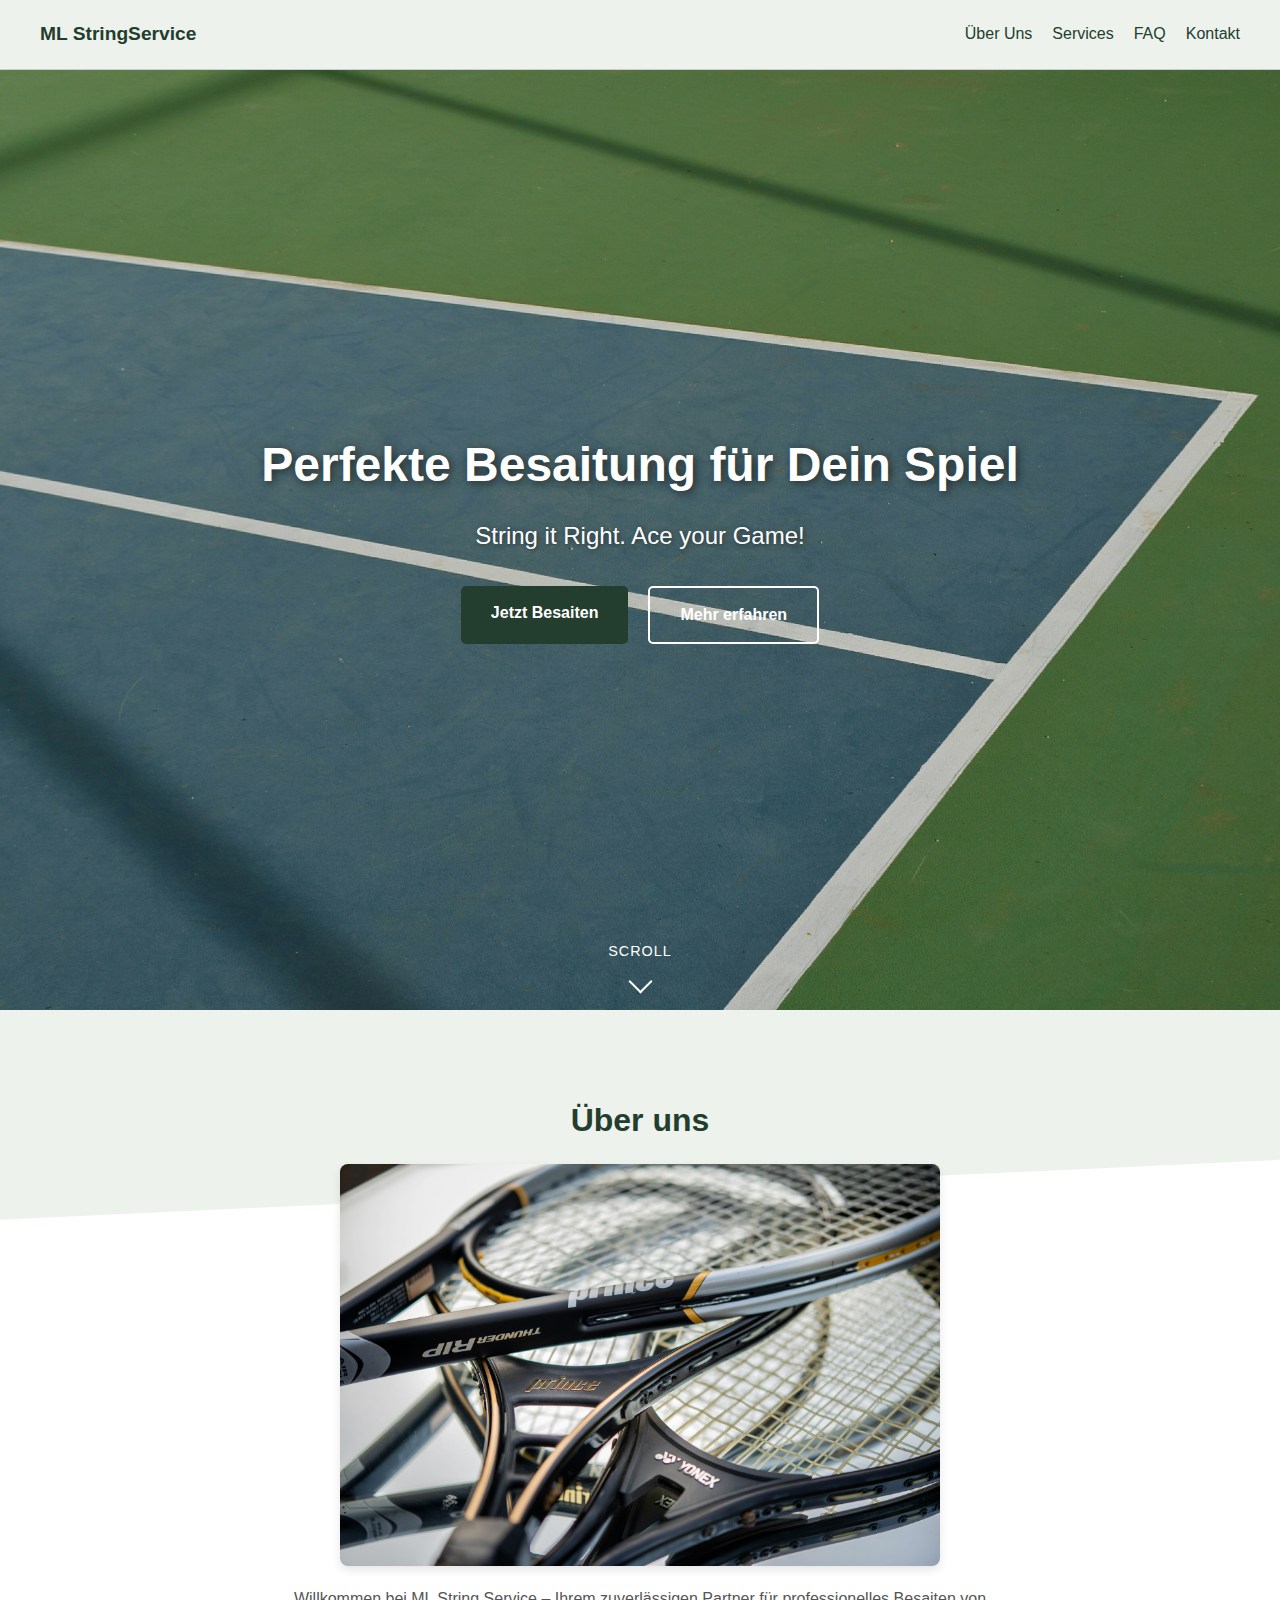
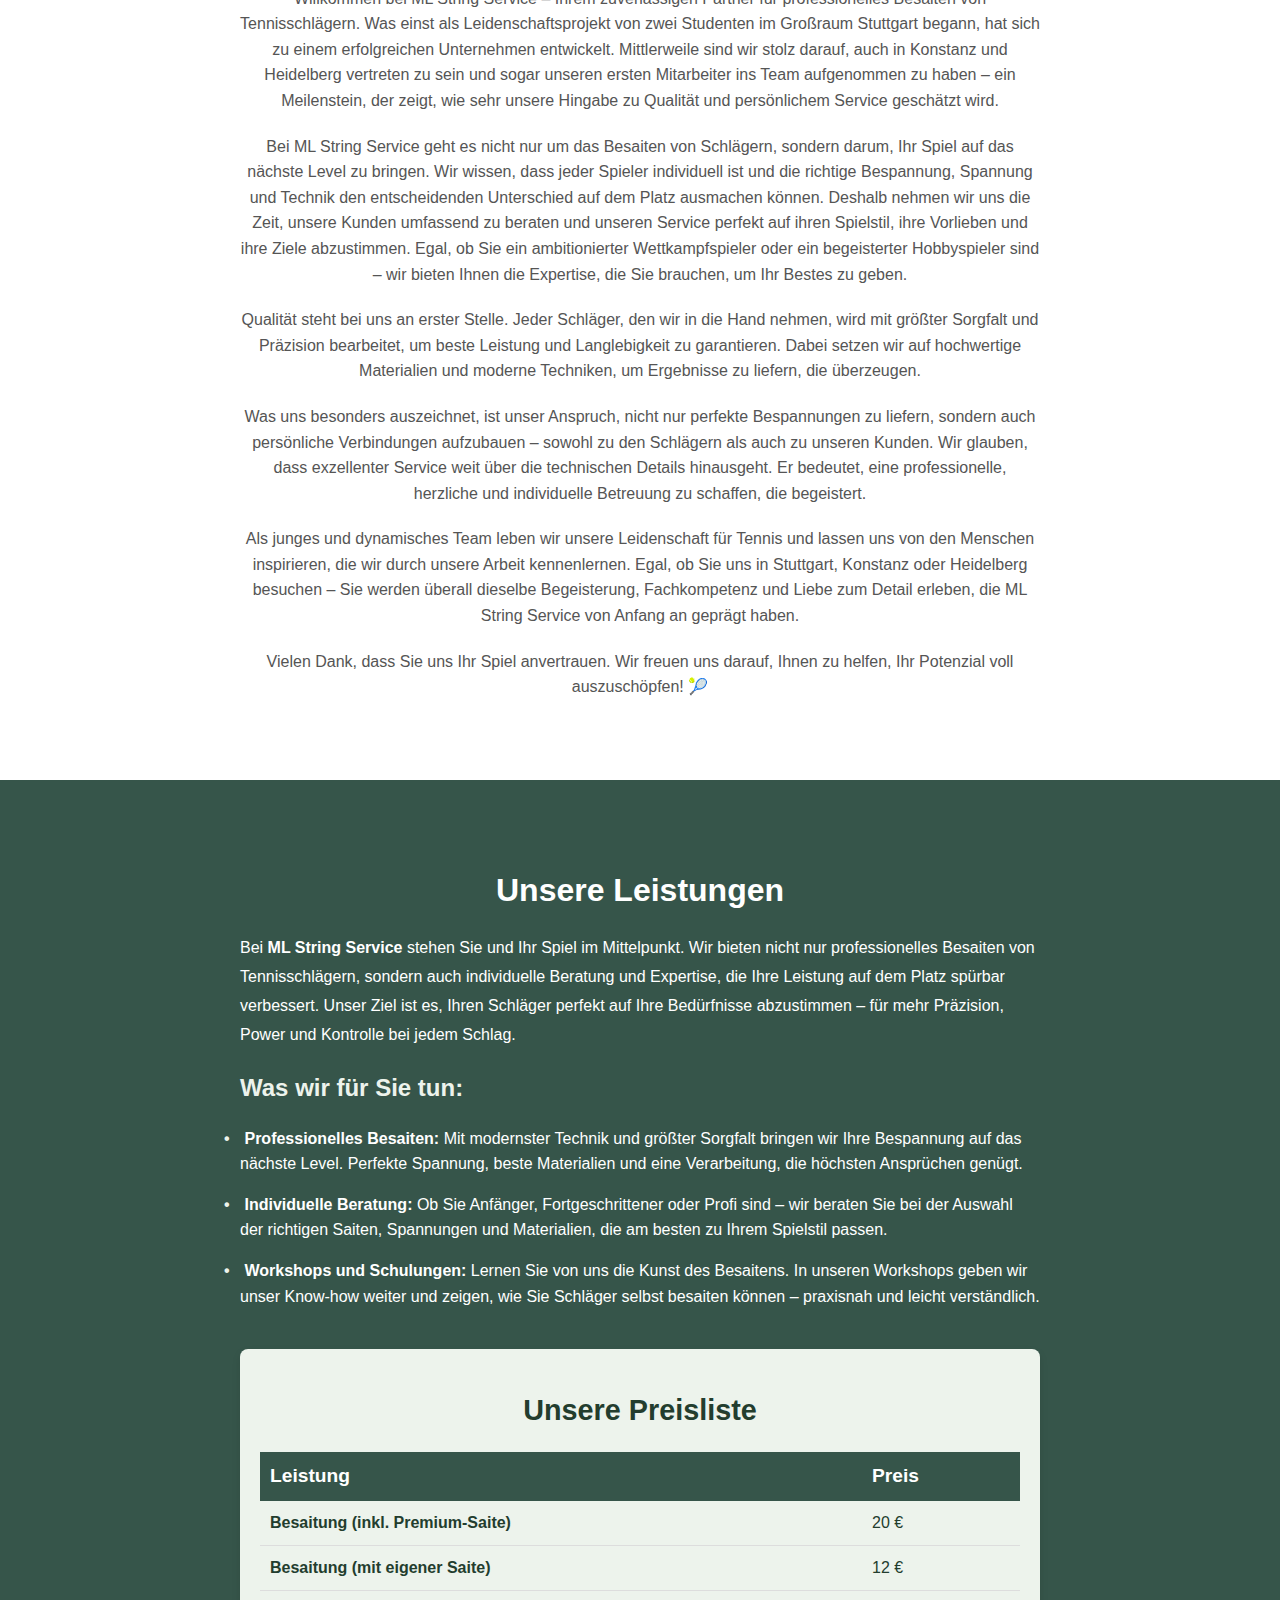
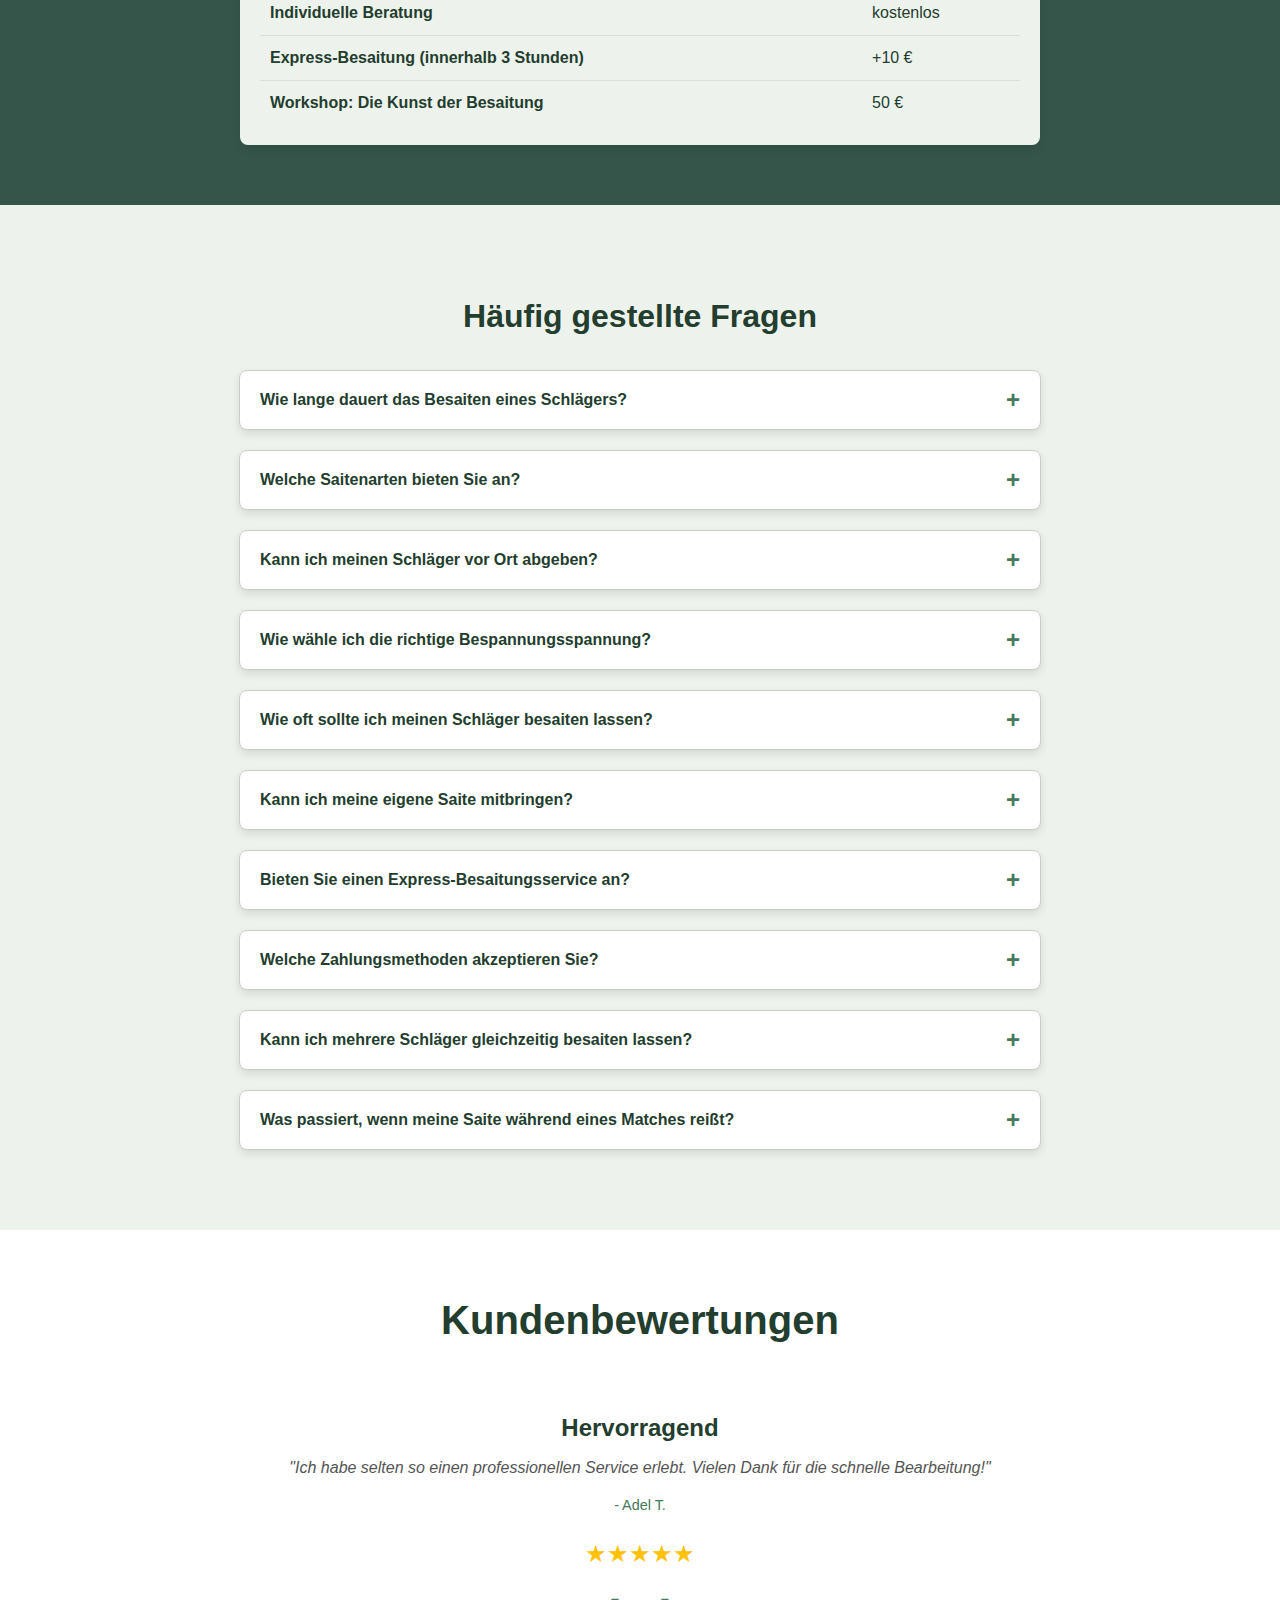
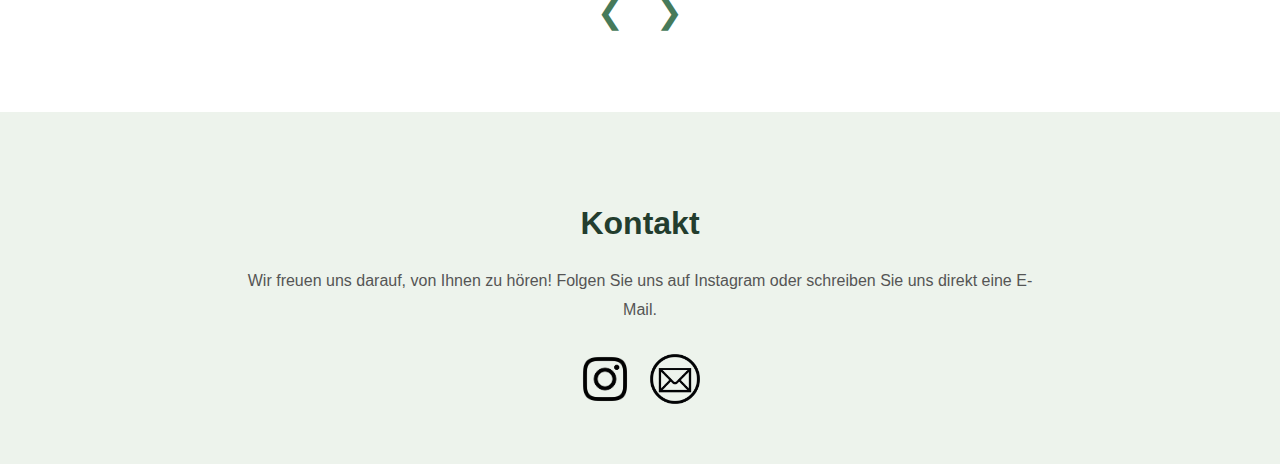
==== commit 2a441e58: "Hero section überarbeitet" ====
--- a/index.html
+++ b/index.html
@@ -122,7 +122,7 @@
                     </thead>
                     <tbody>
                     <tr>
-                        <td>Besaitung (inkl. Standard-Saite)</td>
+                        <td>Besaitung (inkl. Premium-Saite)</td>
                         <td>20 €</td>
                     </tr>
                     <tr>
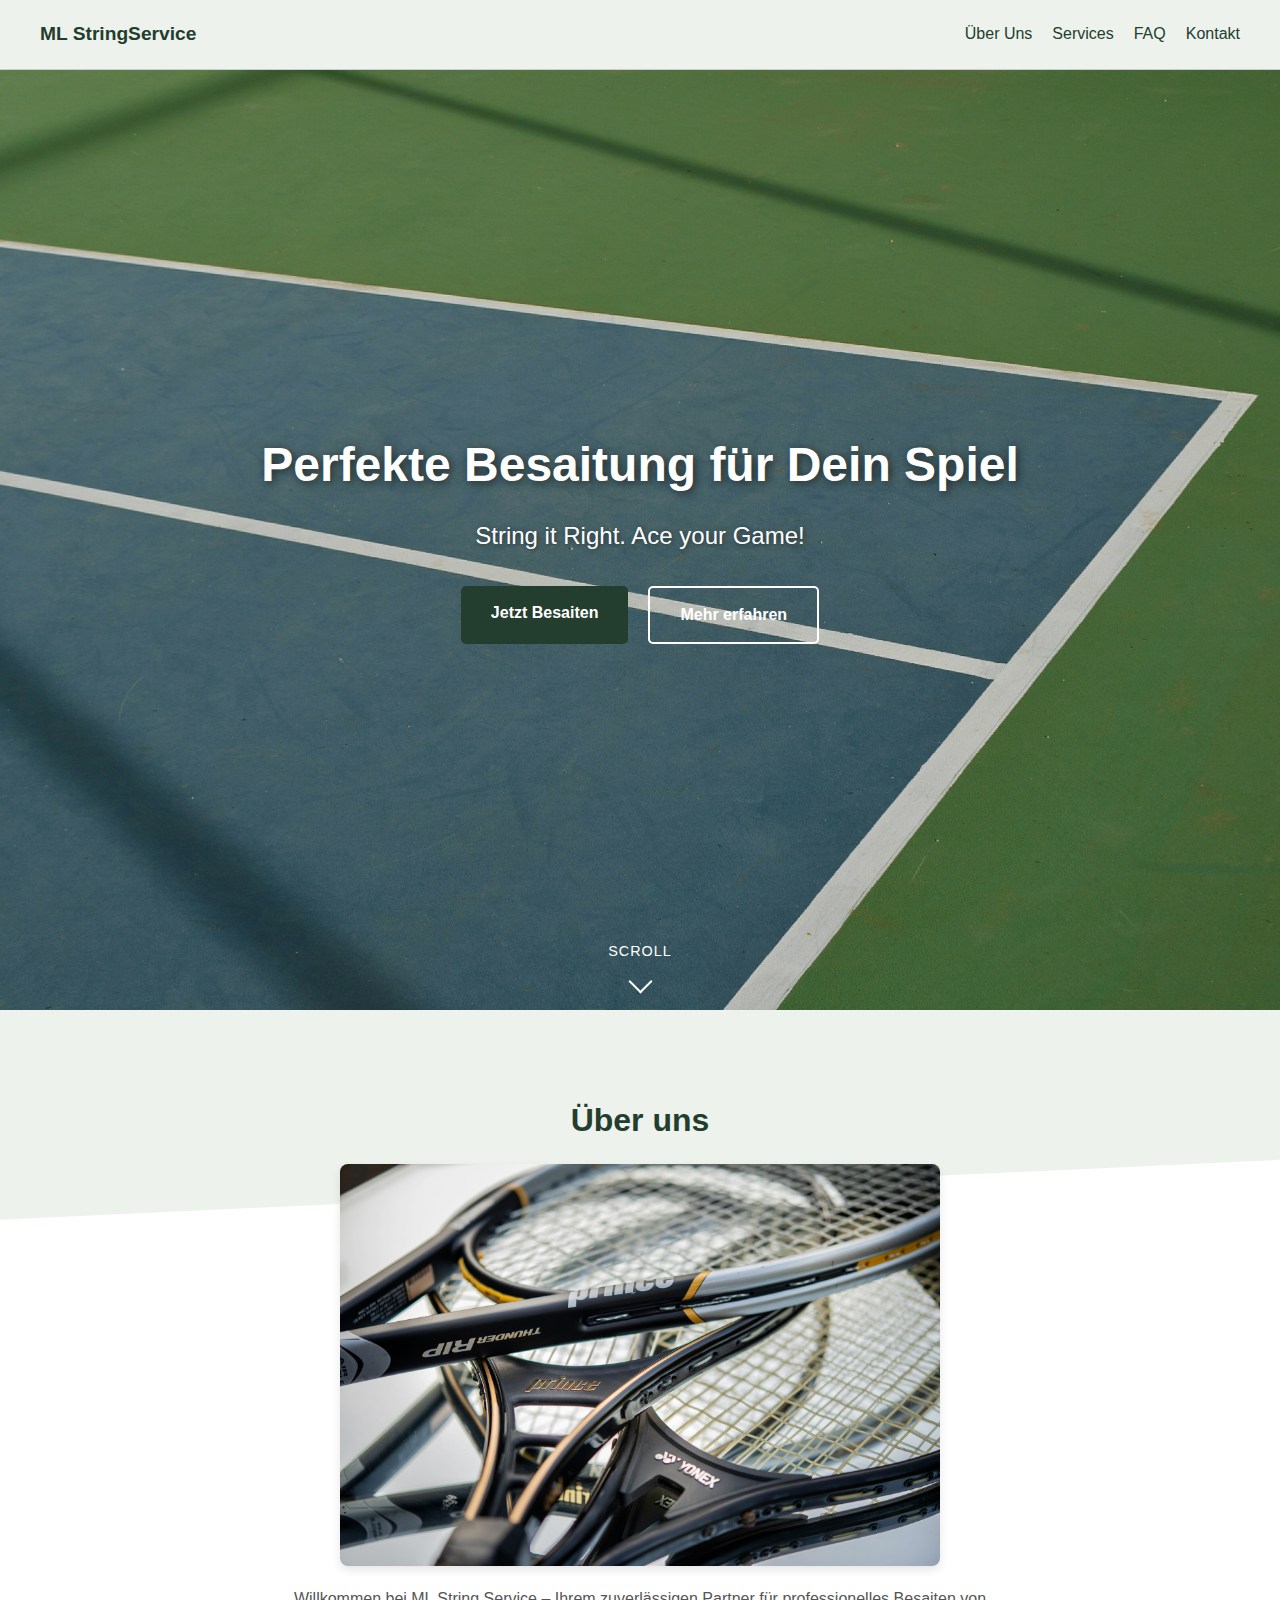
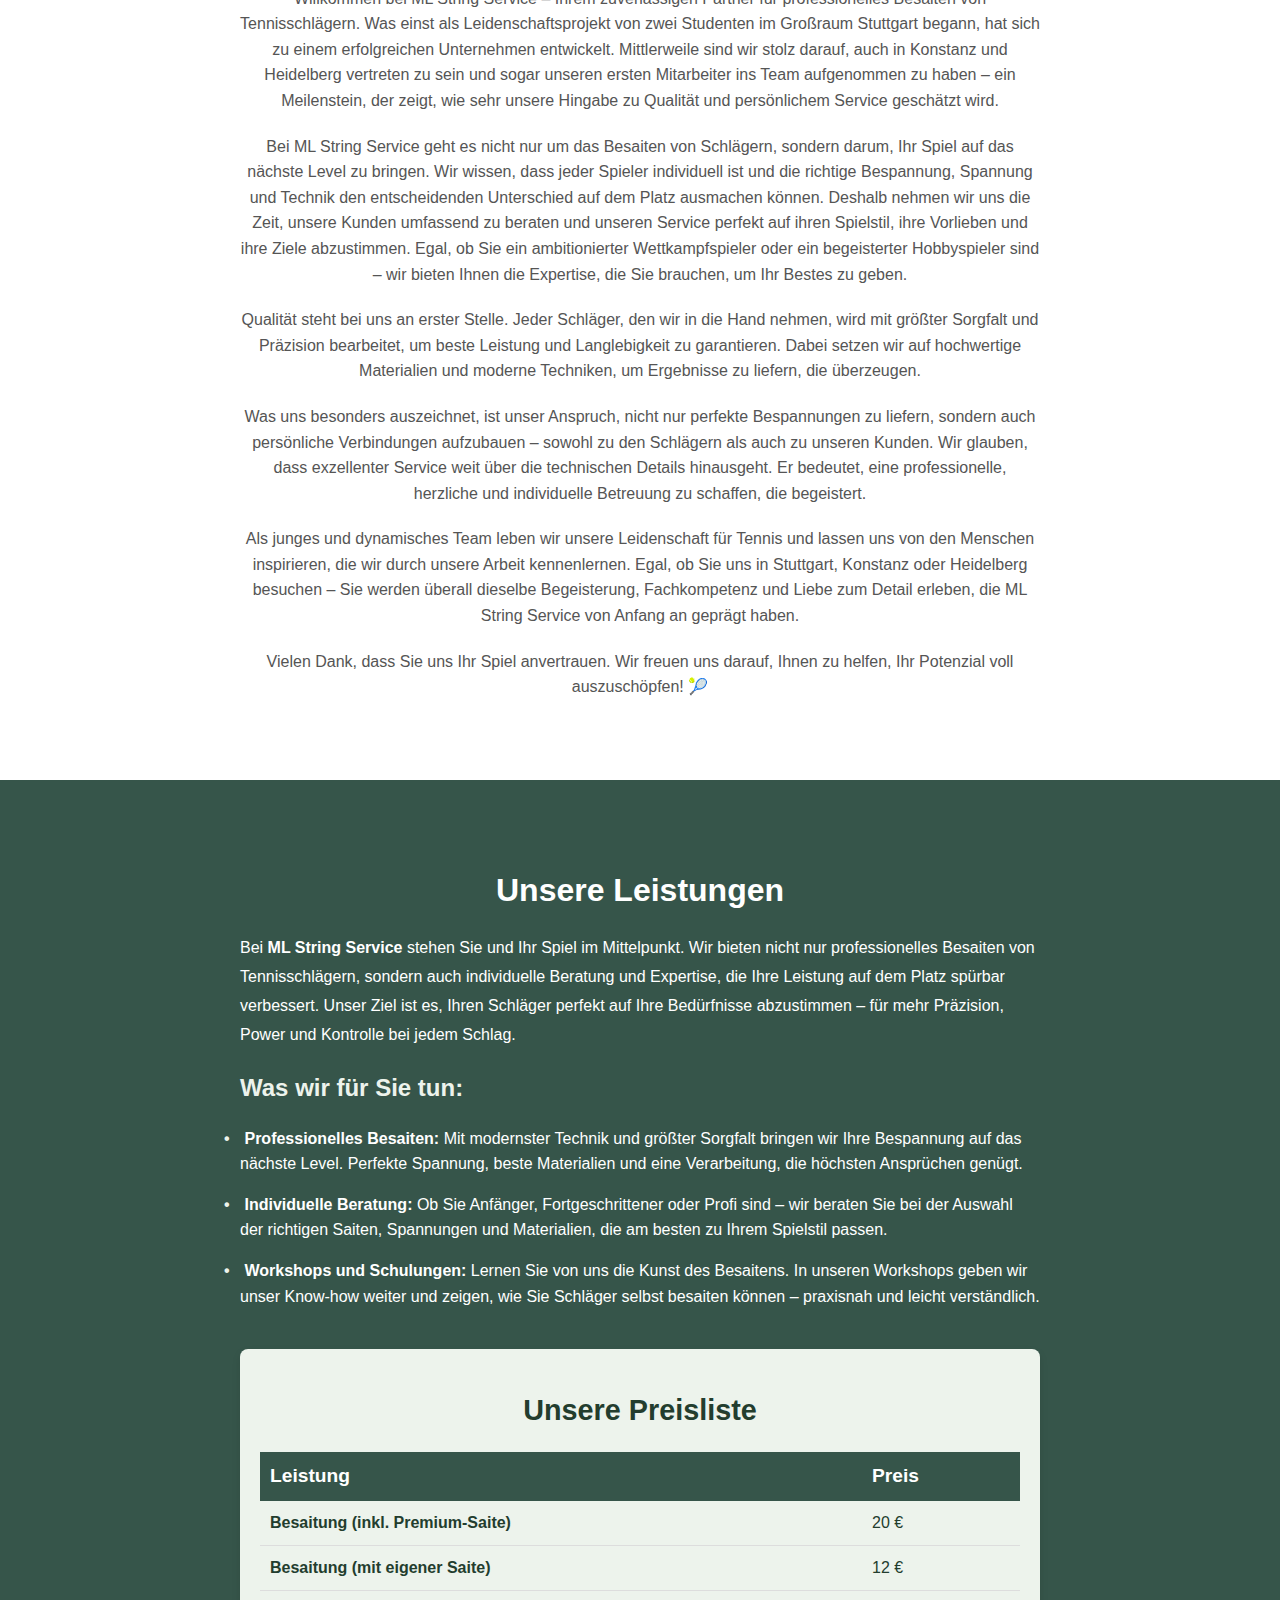
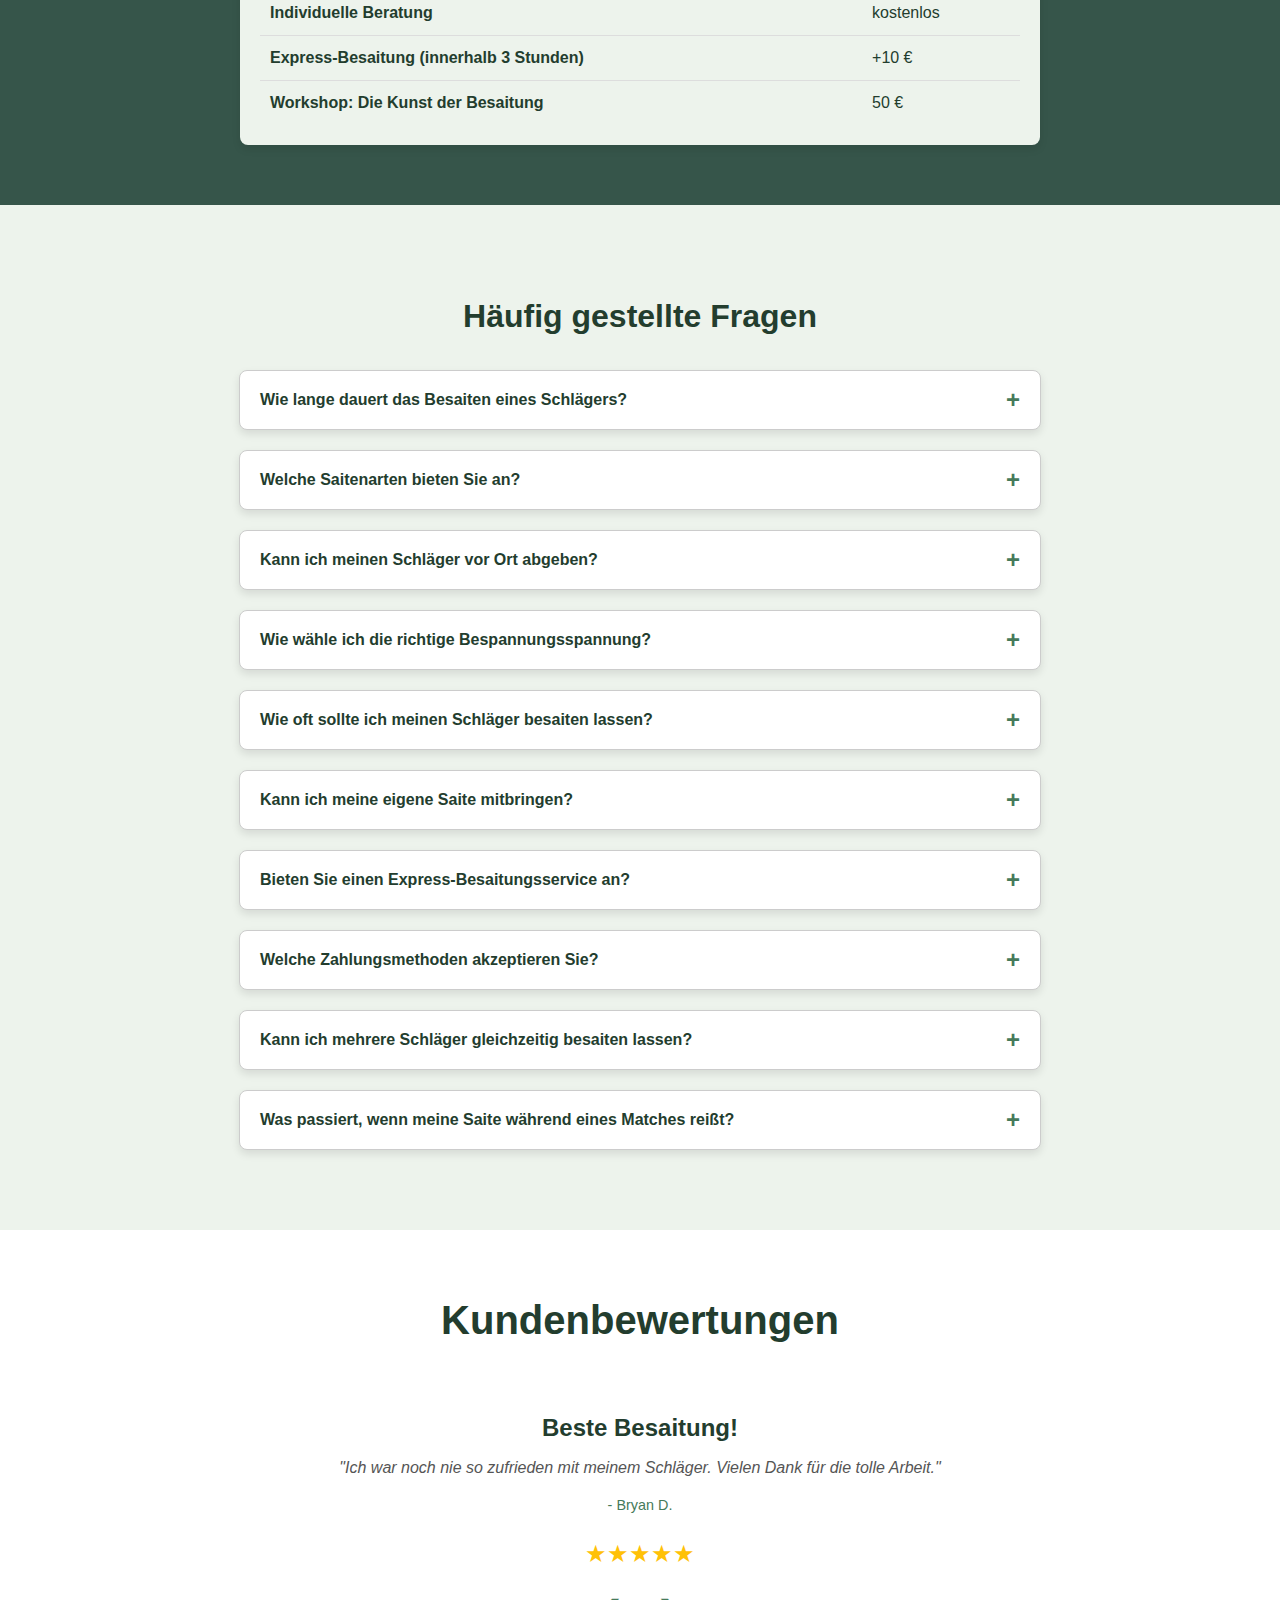
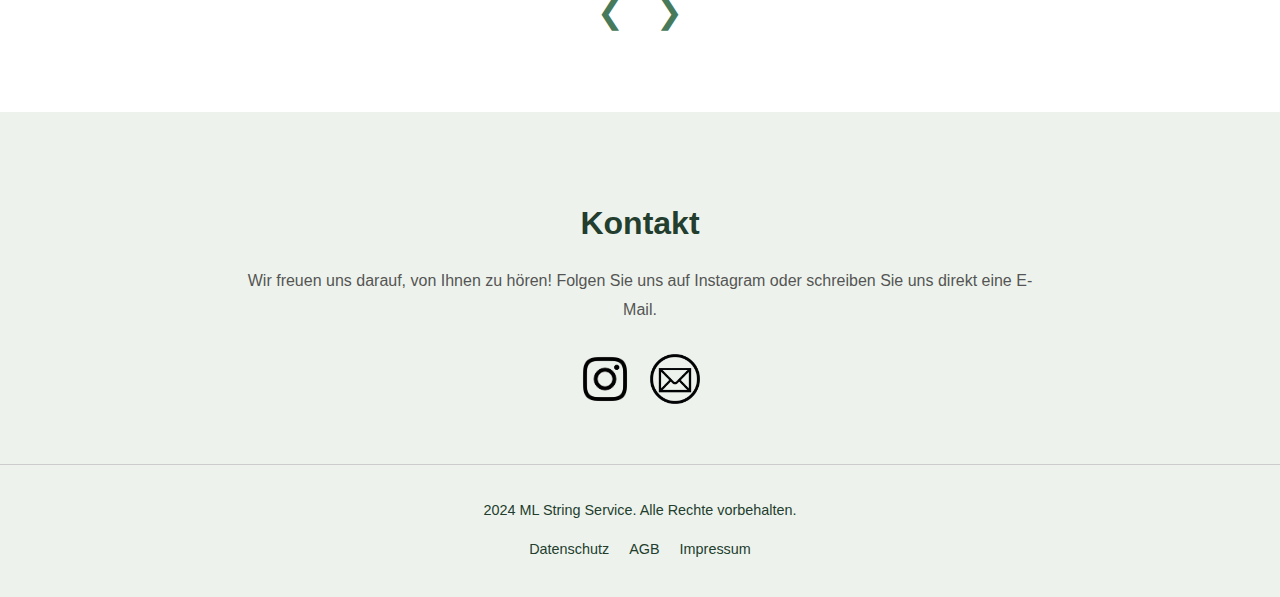
==== commit 136a8638: "footer section" ====
--- a/index.html
+++ b/index.html
@@ -273,12 +273,19 @@
             </div>
         </div>
     </section>
-
-
-
+        <footer class="footer-bottom">
+            <div class="footer-bottom-wrapper">
+                <p>2024 ML String Service. Alle Rechte vorbehalten.</p>
+                <ul>
+                    <li><a href="#privacy-policy">Datenschutz</a></li>
+                    <li><a href="#terms">AGB</a></li>
+                    <li><a href="#imprint">Impressum</a></li>
+                </ul>
+            </div>
+        </footer>
 
 
 </main>
 <script src="js/script.js" defer></script>
 </body>
-</html>
+</html>--- a/css/main.css
+++ b/css/main.css
@@ -774,5 +774,51 @@
         border-bottom: none;
     }
 }
-
-
+/* Footer Styling */
+/* Footer Bottom */
+.footer-bottom {
+    background-color: #edf3ec; /* Weißer Hintergrund */
+    color: #233d2e; /* Dunkler Text */
+    padding: 20px;
+    text-align: center;
+    border-top: 1px solid #ccc; /* Dezenter grauer Rand oben */
+}
+
+.footer-bottom-wrapper {
+    max-width: 1200px;
+    margin: 0 auto;
+}
+
+.footer-bottom p {
+    font-size: 0.9rem;
+    margin-bottom: 10px;
+    color: #233d2e; /* Dunkler Text */
+}
+
+.footer-bottom ul {
+    list-style: none;
+    padding: 0;
+    display: flex;
+    justify-content: center;
+    gap: 20px;
+}
+
+.footer-bottom a {
+    text-decoration: none;
+    color: #233d2e;
+    font-size: 0.9rem;
+    transition: color 0.3s;
+}
+
+.footer-bottom a:hover {
+    color: #467a5a; /* Hellerer Grünton bei Hover */
+}
+
+/* Responsiveness */
+@media (max-width: 768px) {
+    .footer-bottom ul {
+        flex-direction: column;
+        gap: 10px;
+    }
+}
+
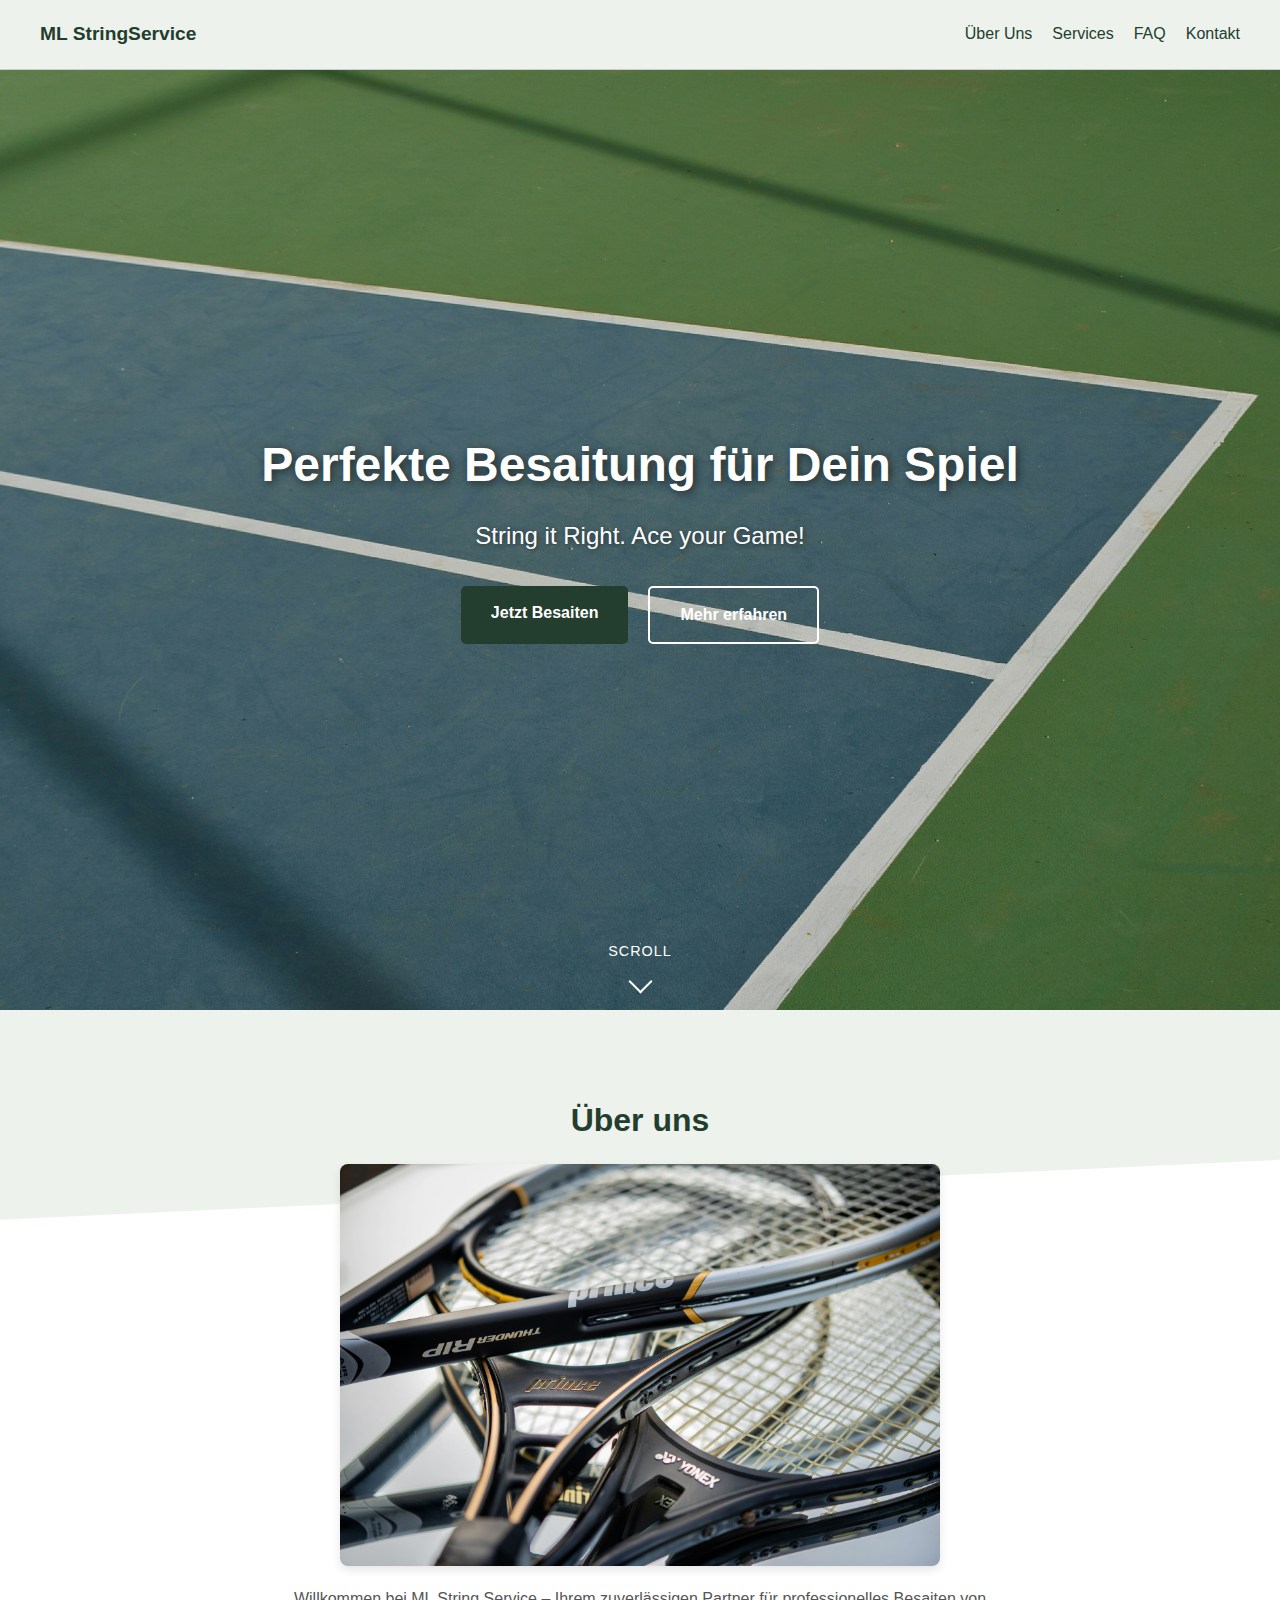
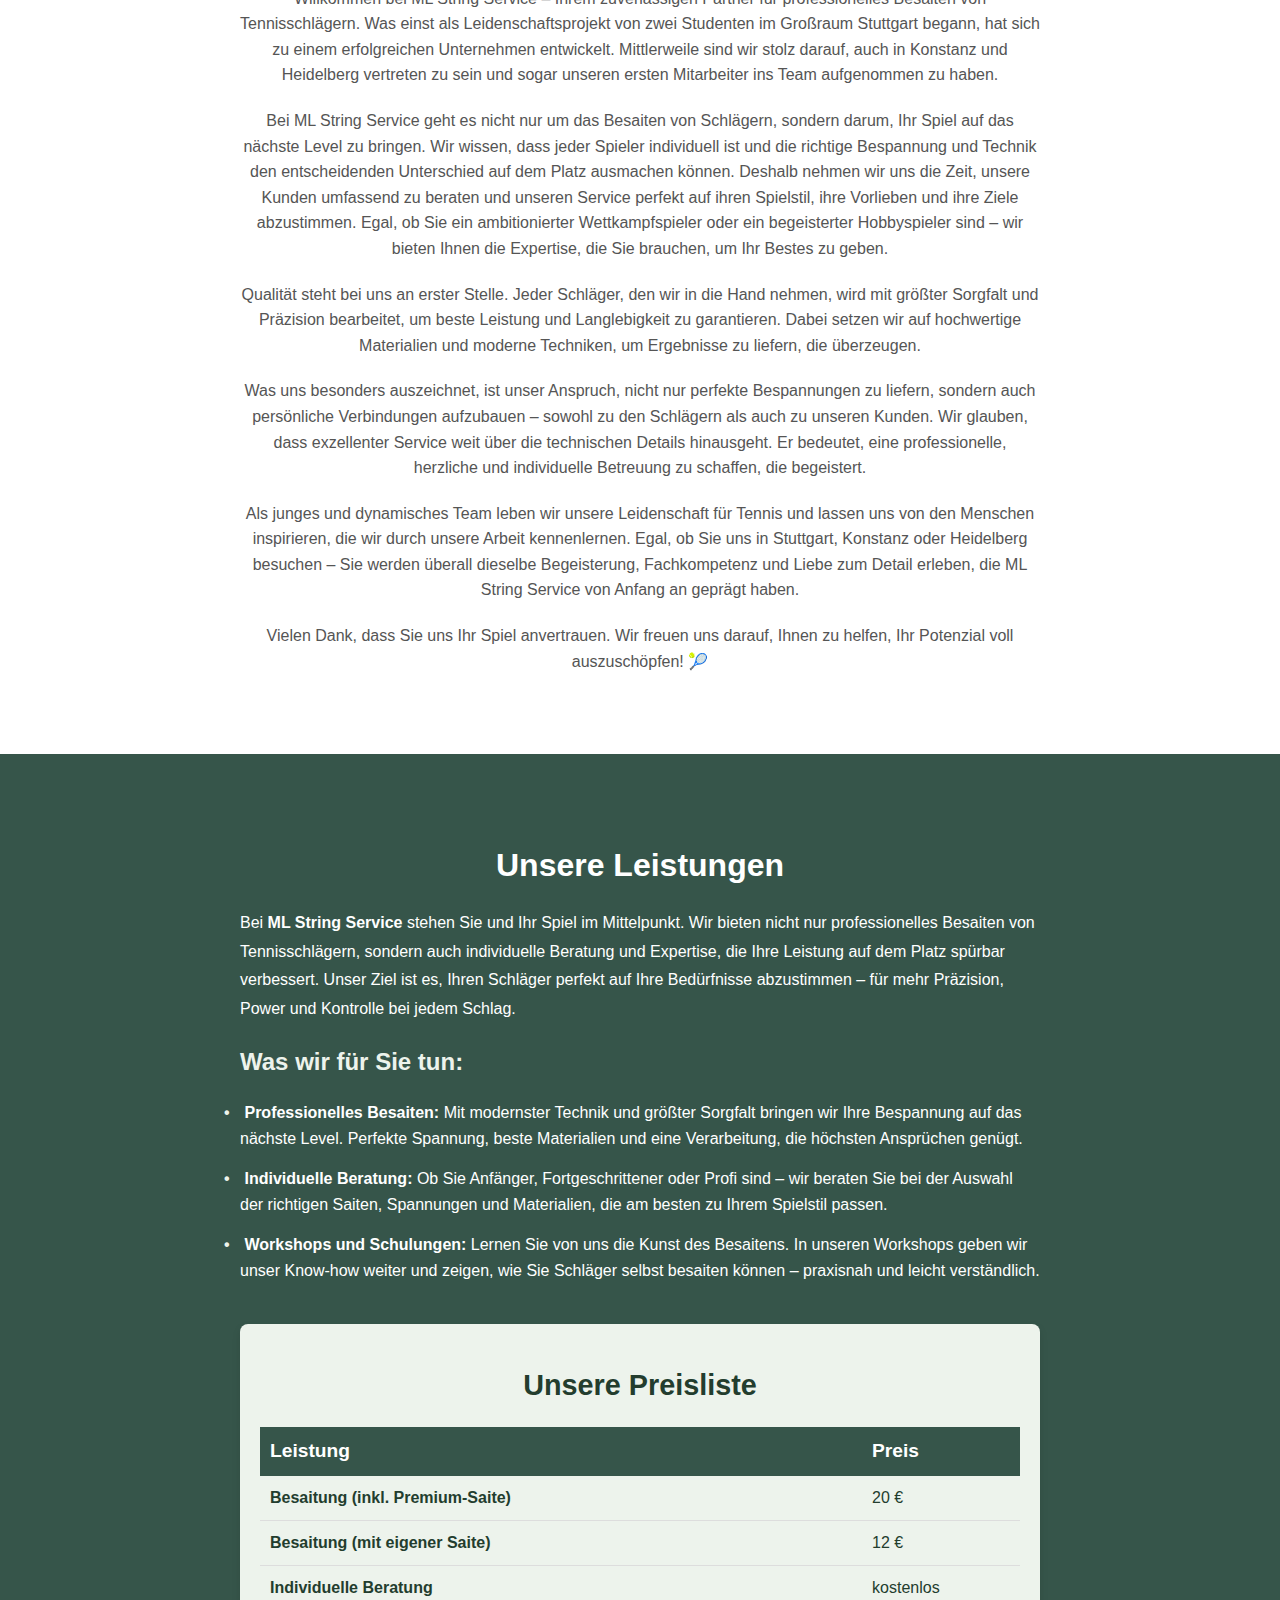
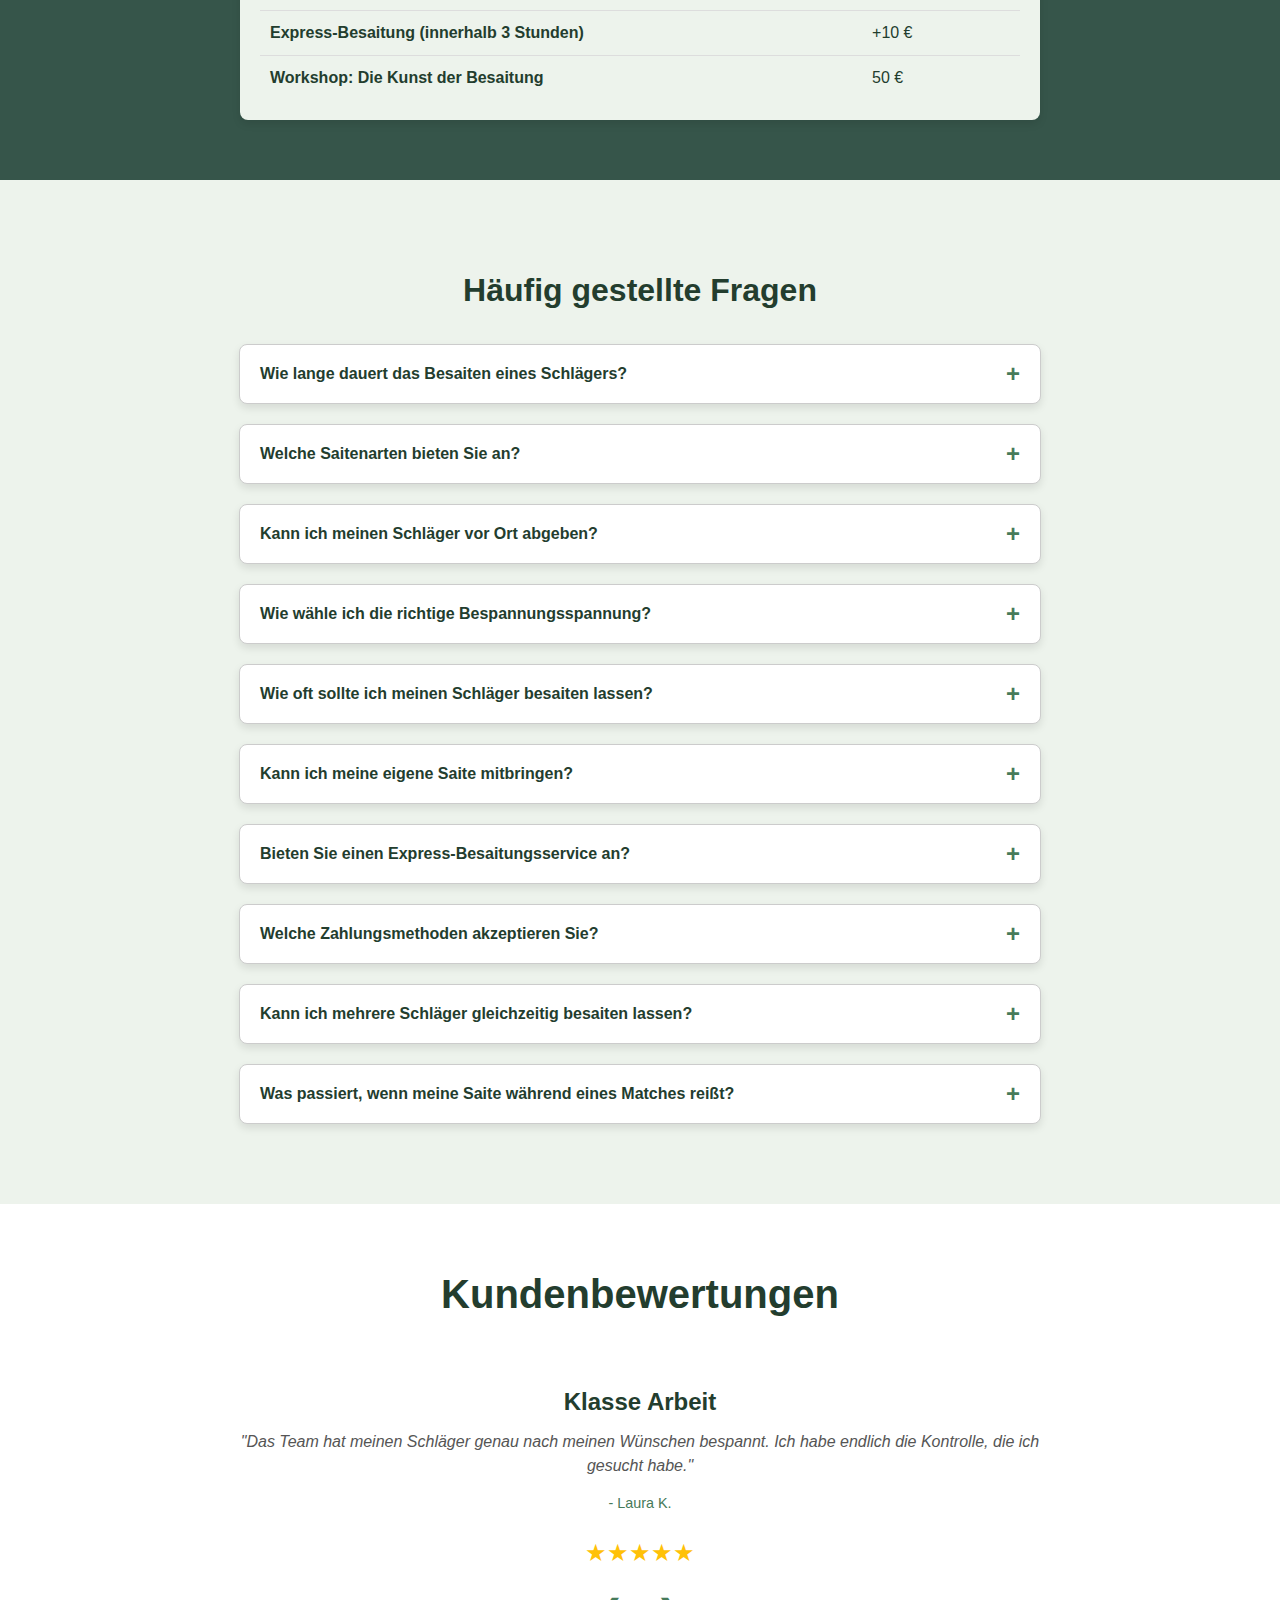
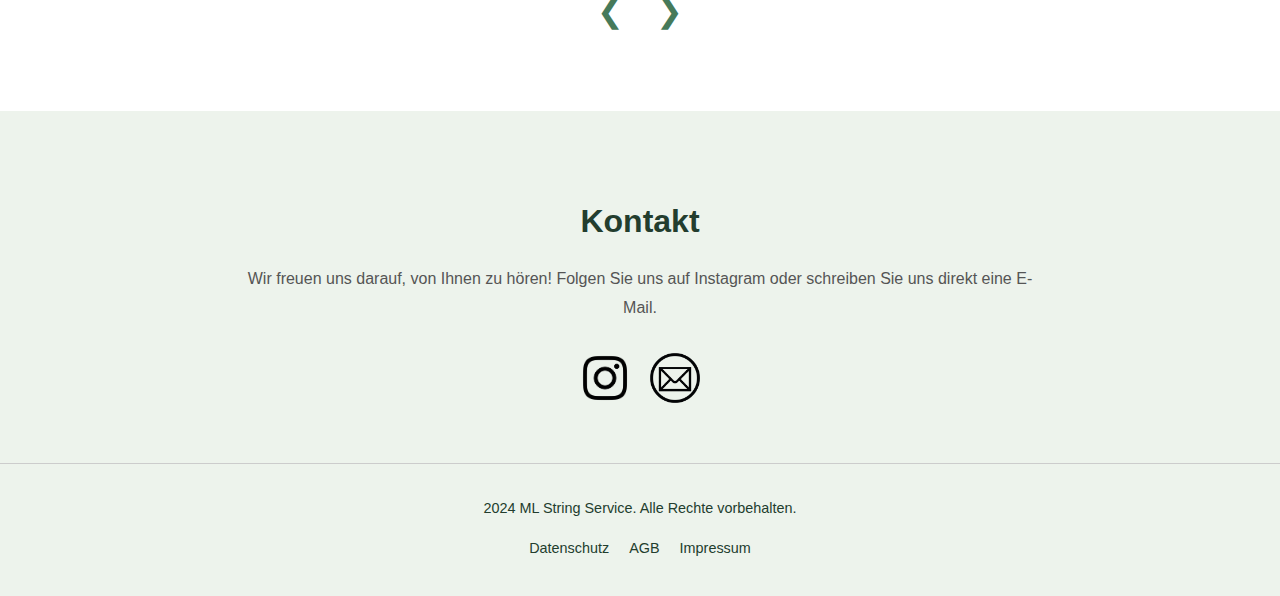
==== commit b872ddb4: "footer section" ====
--- a/index.html
+++ b/index.html
@@ -48,14 +48,13 @@
             <p>
                 Willkommen bei ML String Service – Ihrem zuverlässigen Partner für professionelles Besaiten von Tennisschlägern.
                 Was einst als Leidenschaftsprojekt von zwei Studenten im Großraum Stuttgart begann, hat sich zu einem erfolgreichen Unternehmen entwickelt.
-                Mittlerweile sind wir stolz darauf, auch in Konstanz und Heidelberg vertreten zu sein und sogar unseren ersten Mitarbeiter ins Team aufgenommen zu haben
-                – ein Meilenstein, der zeigt, wie sehr unsere Hingabe zu Qualität und persönlichem Service geschätzt wird.
+                Mittlerweile sind wir stolz darauf, auch in Konstanz und Heidelberg vertreten zu sein und sogar unseren ersten Mitarbeiter ins Team aufgenommen zu haben.
 
             </p>
             <p>
                 Bei ML String Service geht es nicht nur um das Besaiten von Schlägern,
                 sondern darum, Ihr Spiel auf das nächste Level zu bringen.
-                Wir wissen, dass jeder Spieler individuell ist und die richtige Bespannung, Spannung und Technik den entscheidenden Unterschied auf dem Platz ausmachen können.
+                Wir wissen, dass jeder Spieler individuell ist und die richtige Bespannung und Technik den entscheidenden Unterschied auf dem Platz ausmachen können.
                 Deshalb nehmen wir uns die Zeit, unsere Kunden umfassend zu beraten und unseren Service perfekt auf ihren Spielstil,
                 ihre Vorlieben und ihre Ziele abzustimmen. Egal, ob Sie ein ambitionierter Wettkampfspieler oder ein begeisterter Hobbyspieler sind –
                 wir bieten Ihnen die Expertise, die Sie brauchen, um Ihr Bestes zu geben.
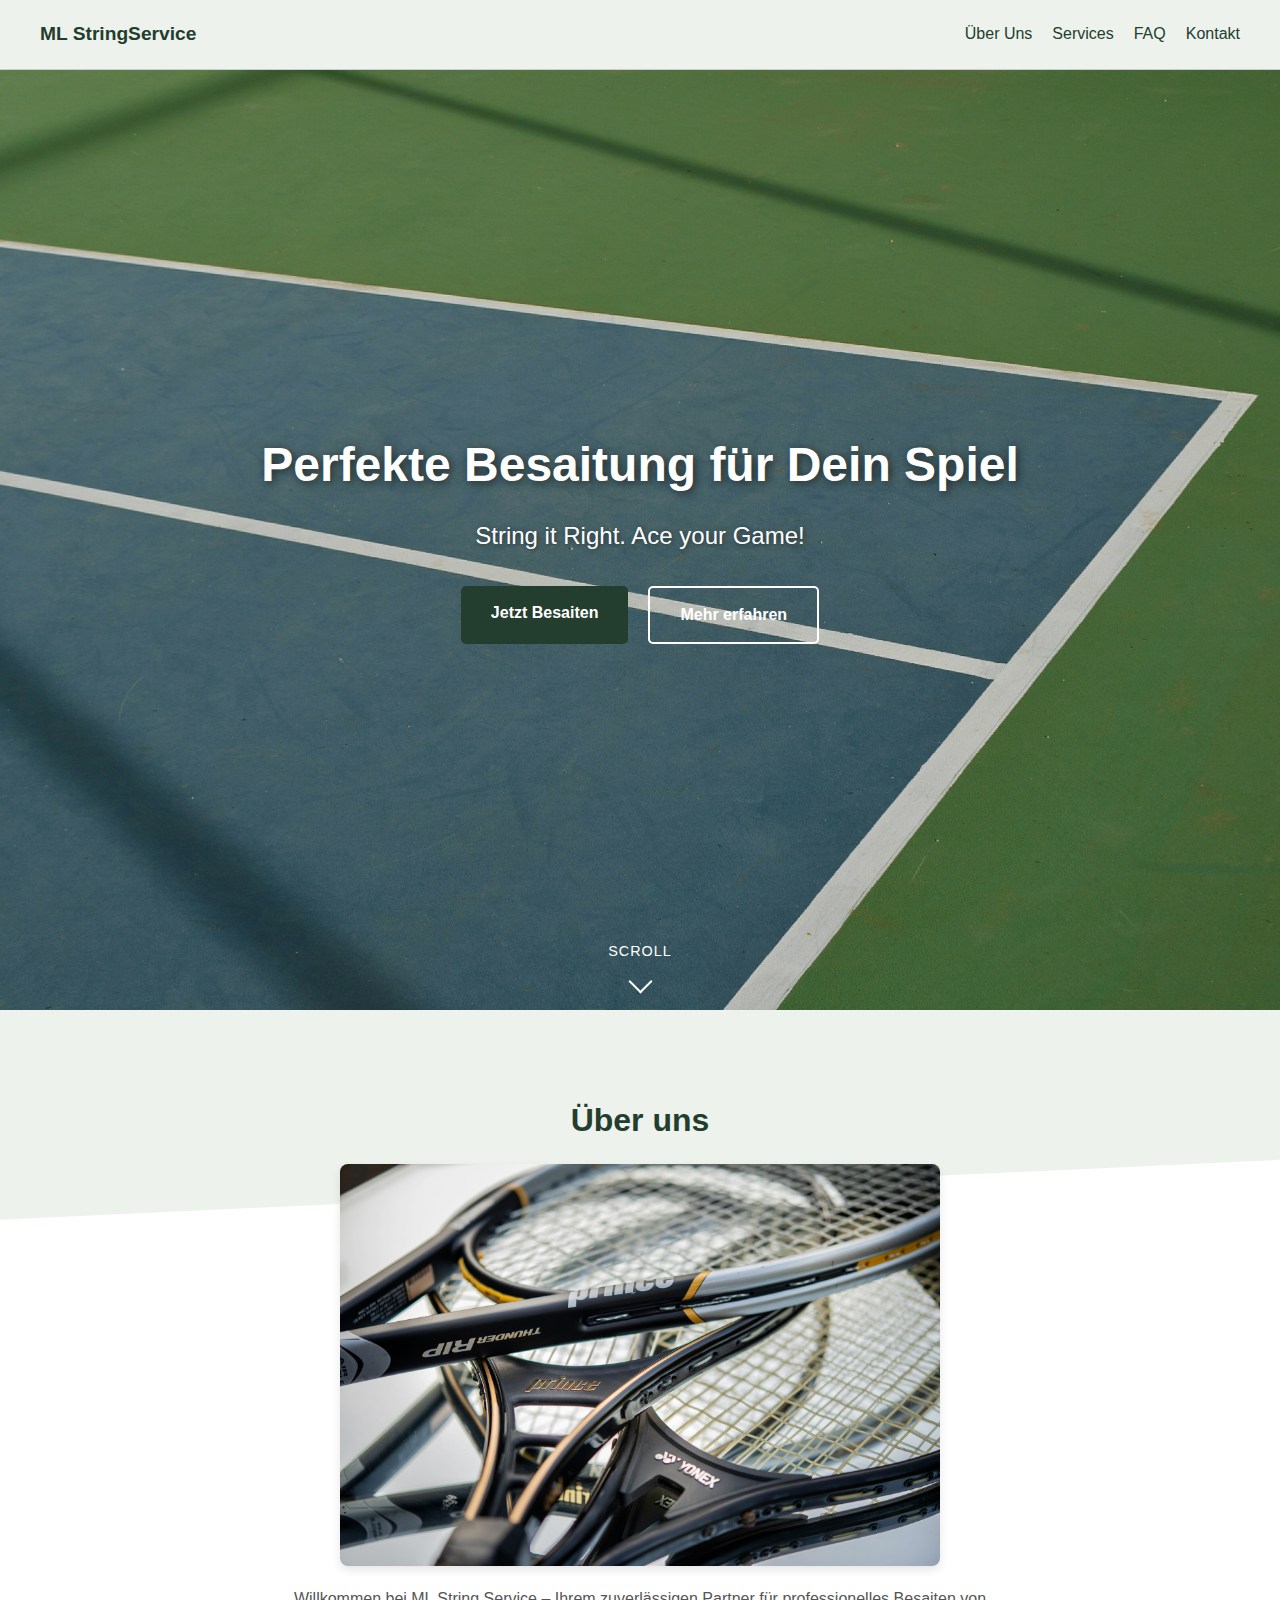
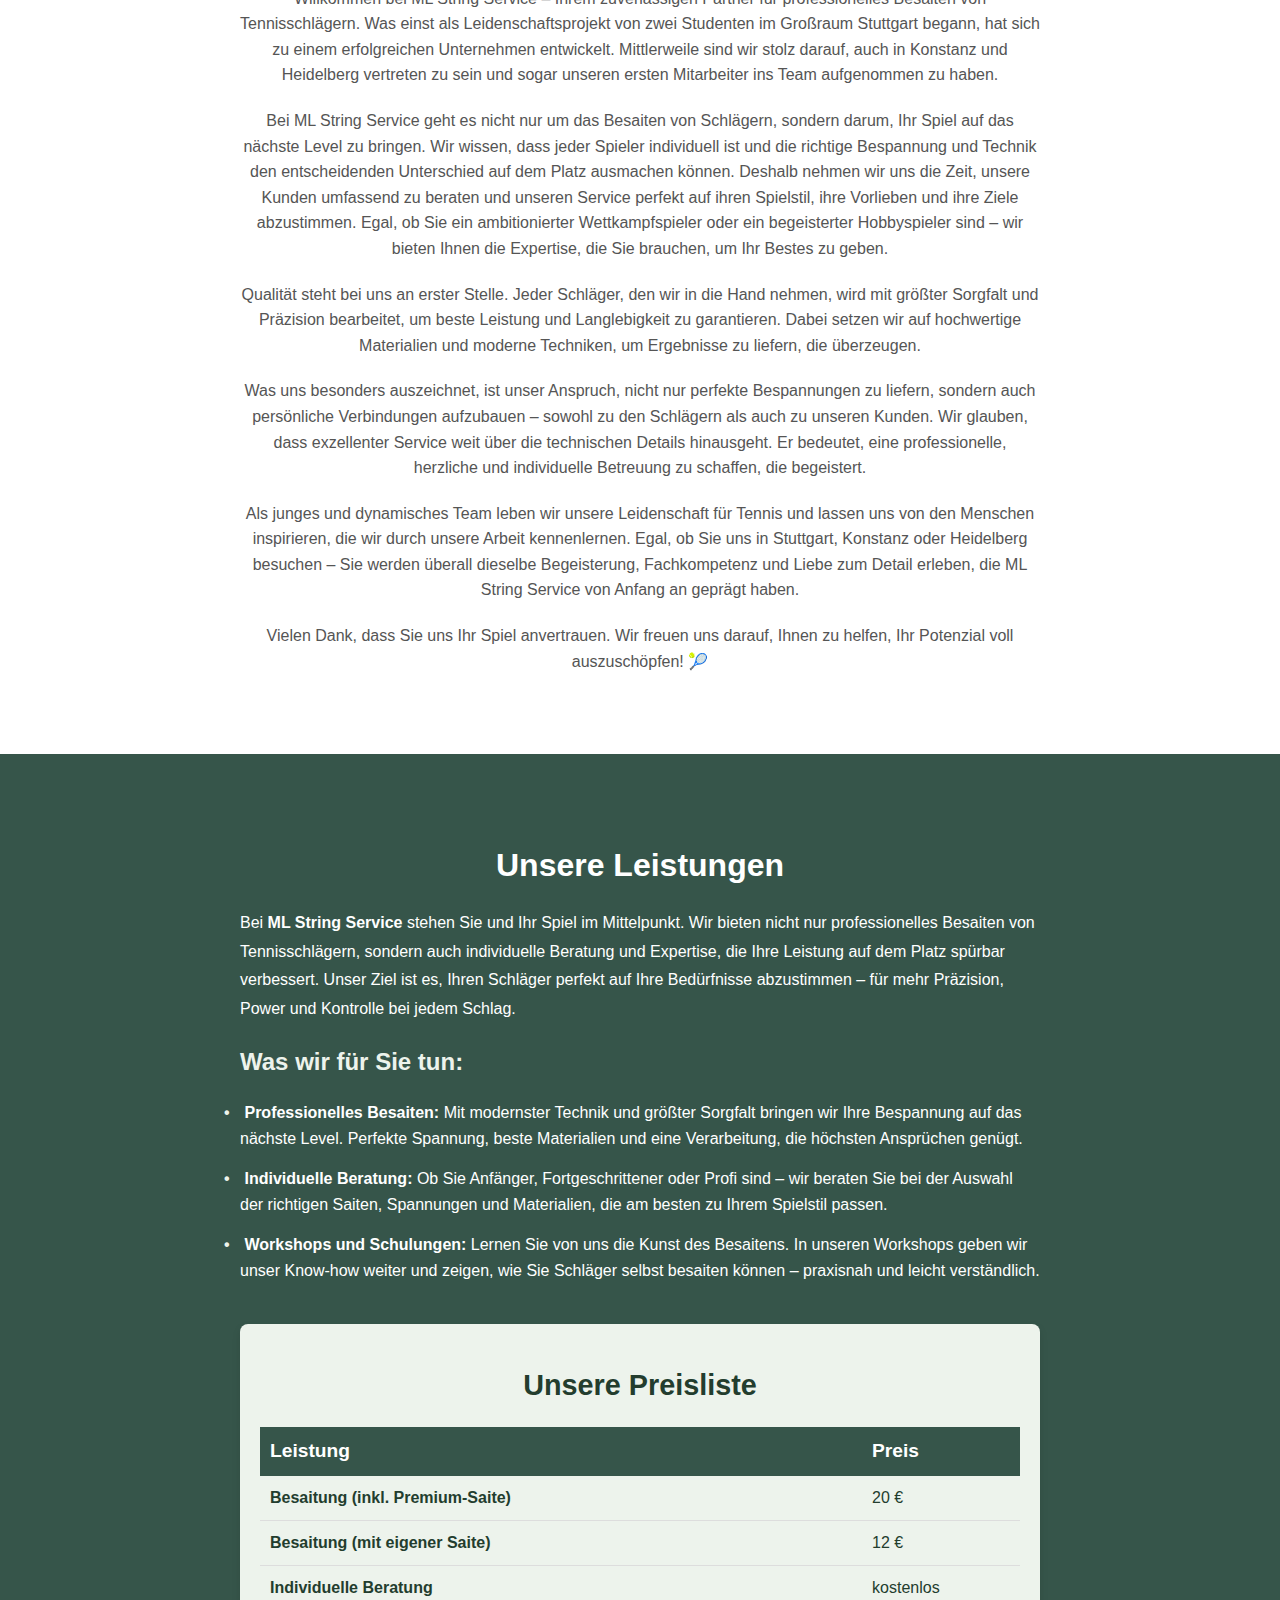
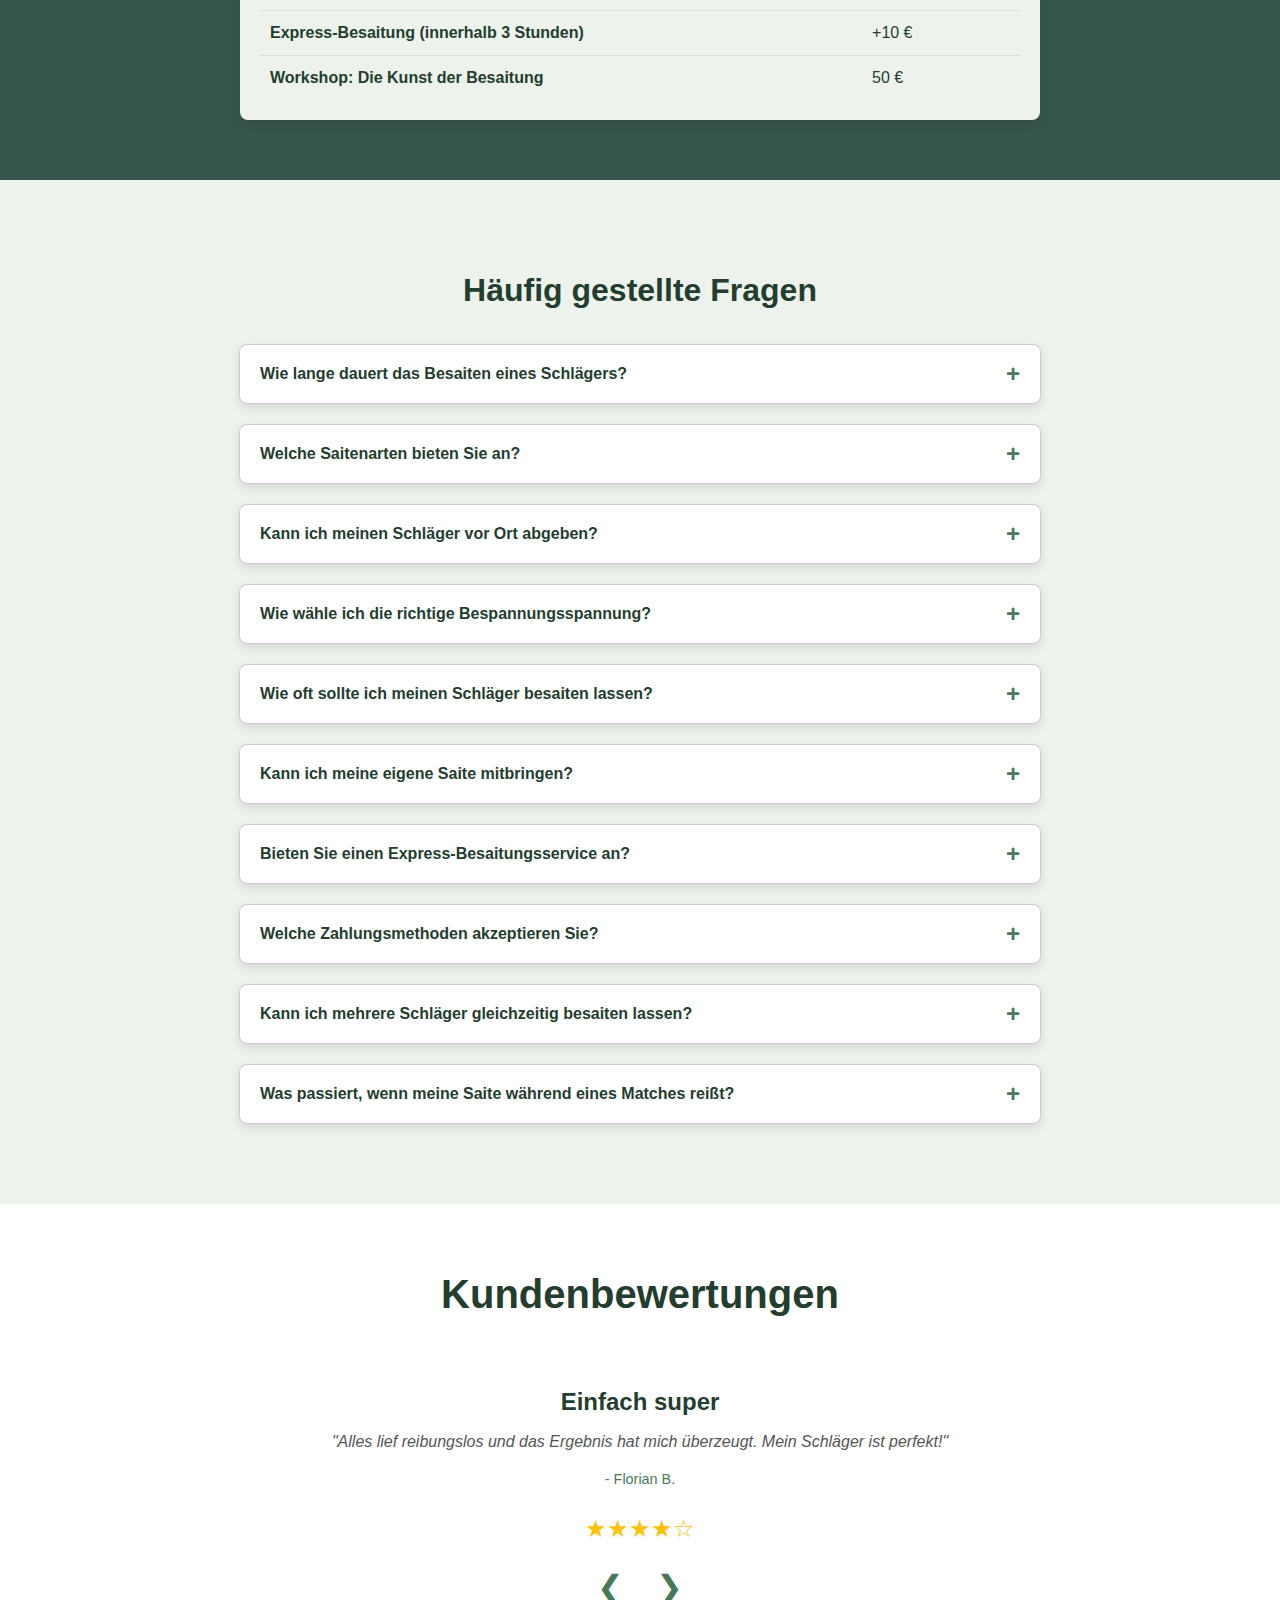
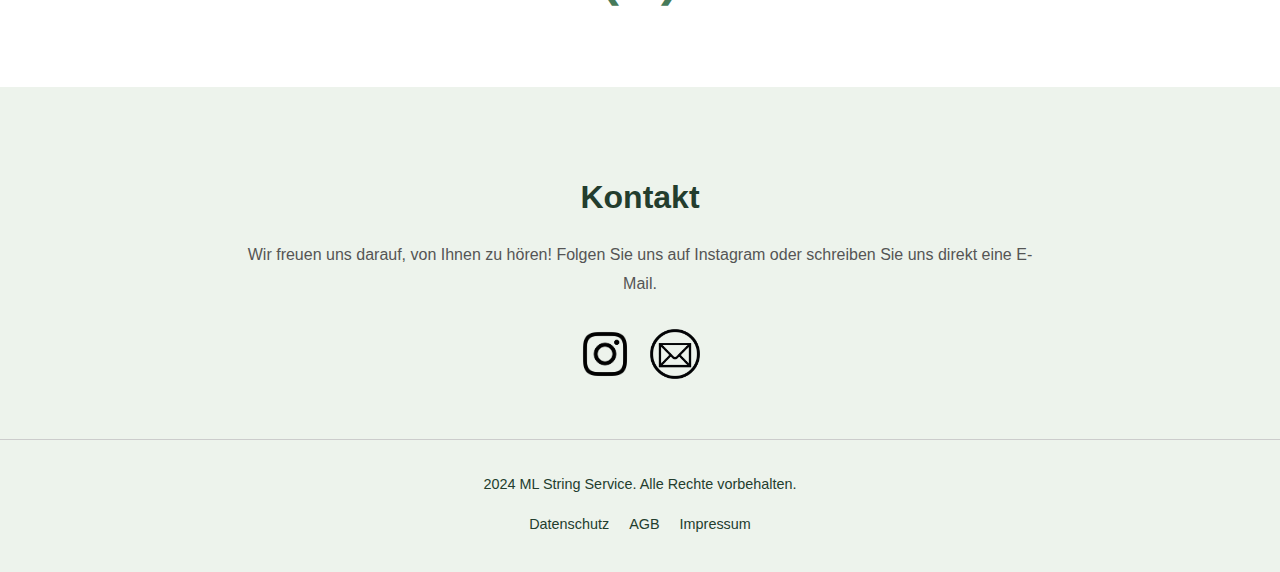
==== commit 96be9ed3: "footer section" ====
--- a/index.html
+++ b/index.html
@@ -276,9 +276,9 @@
             <div class="footer-bottom-wrapper">
                 <p>2024 ML String Service. Alle Rechte vorbehalten.</p>
                 <ul>
-                    <li><a href="#privacy-policy">Datenschutz</a></li>
-                    <li><a href="#terms">AGB</a></li>
-                    <li><a href="#imprint">Impressum</a></li>
+                    <li><a href="html/privacy-policy.html">Datenschutz</a></li>
+                    <li><a href="html/privacy-policy.html">AGB</a></li>
+                    <li><a href="html/privacy-policy.html">Impressum</a></li>
                 </ul>
             </div>
         </footer>
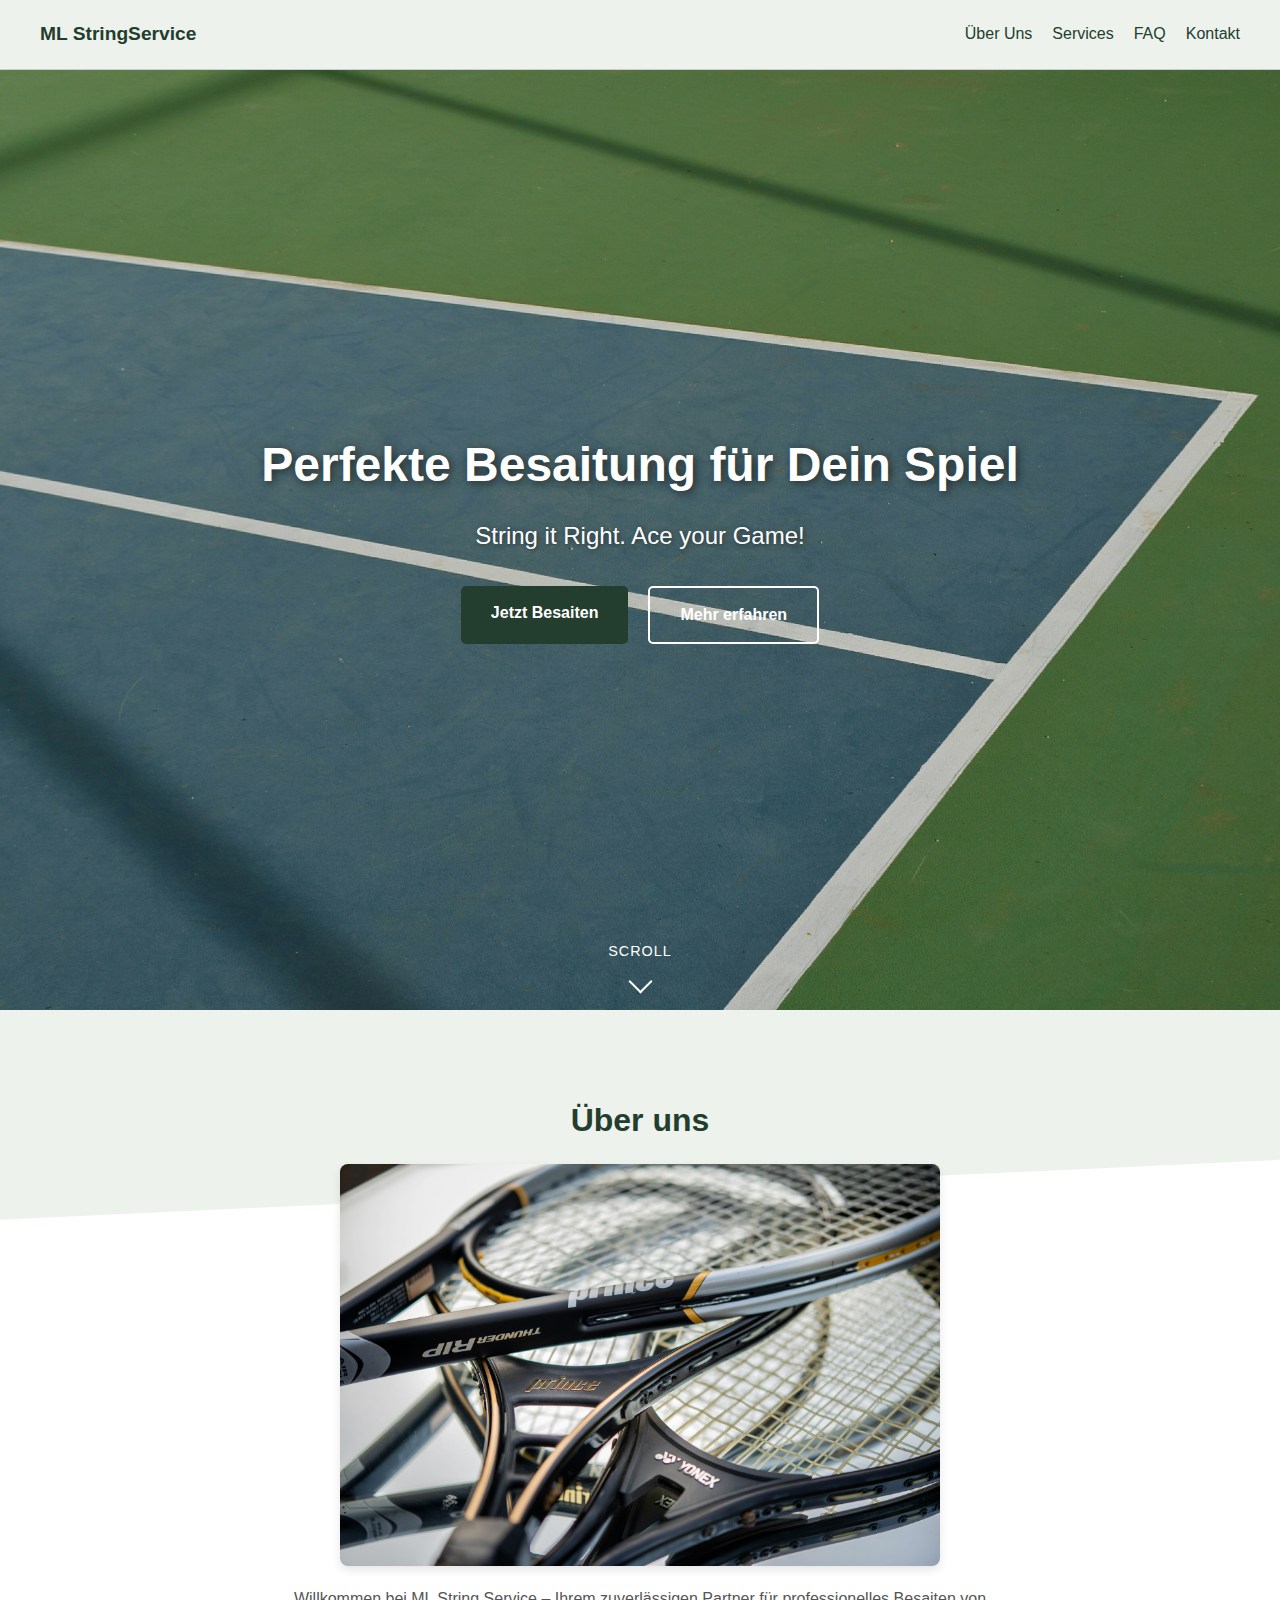
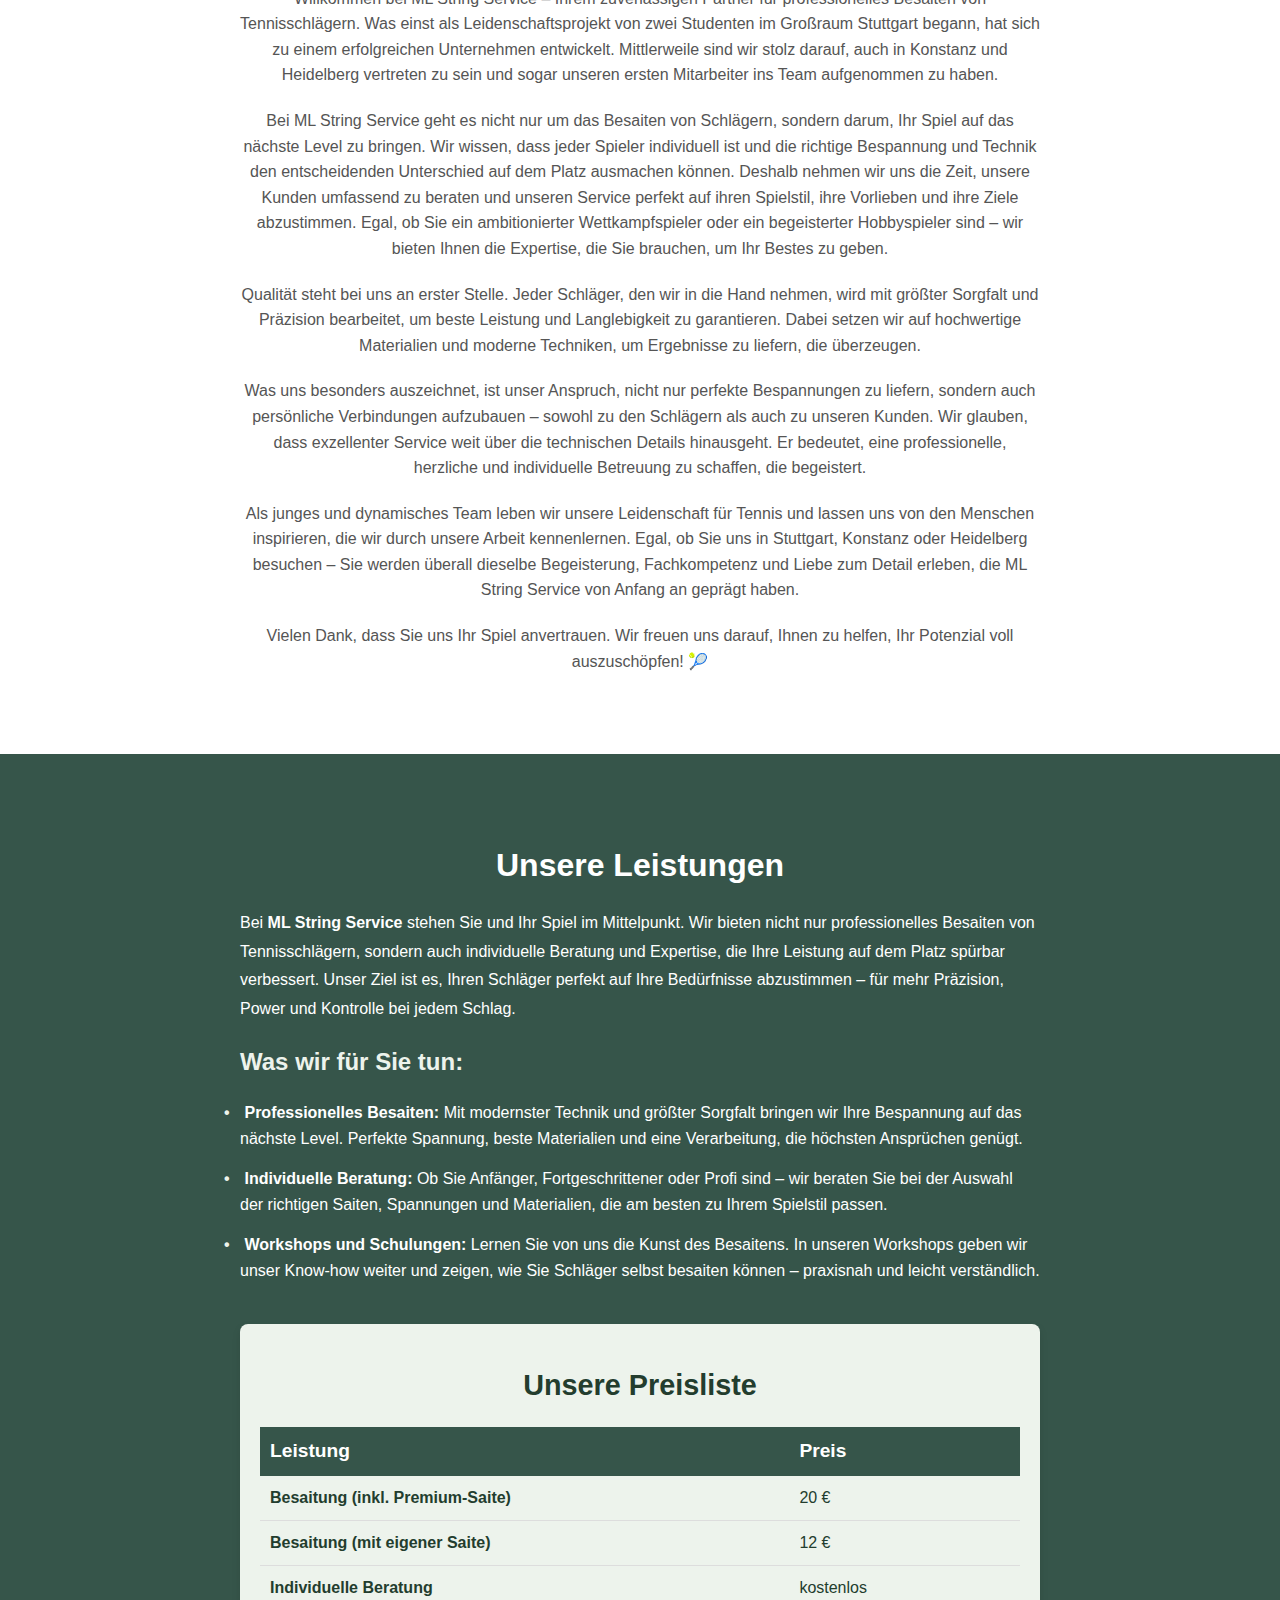
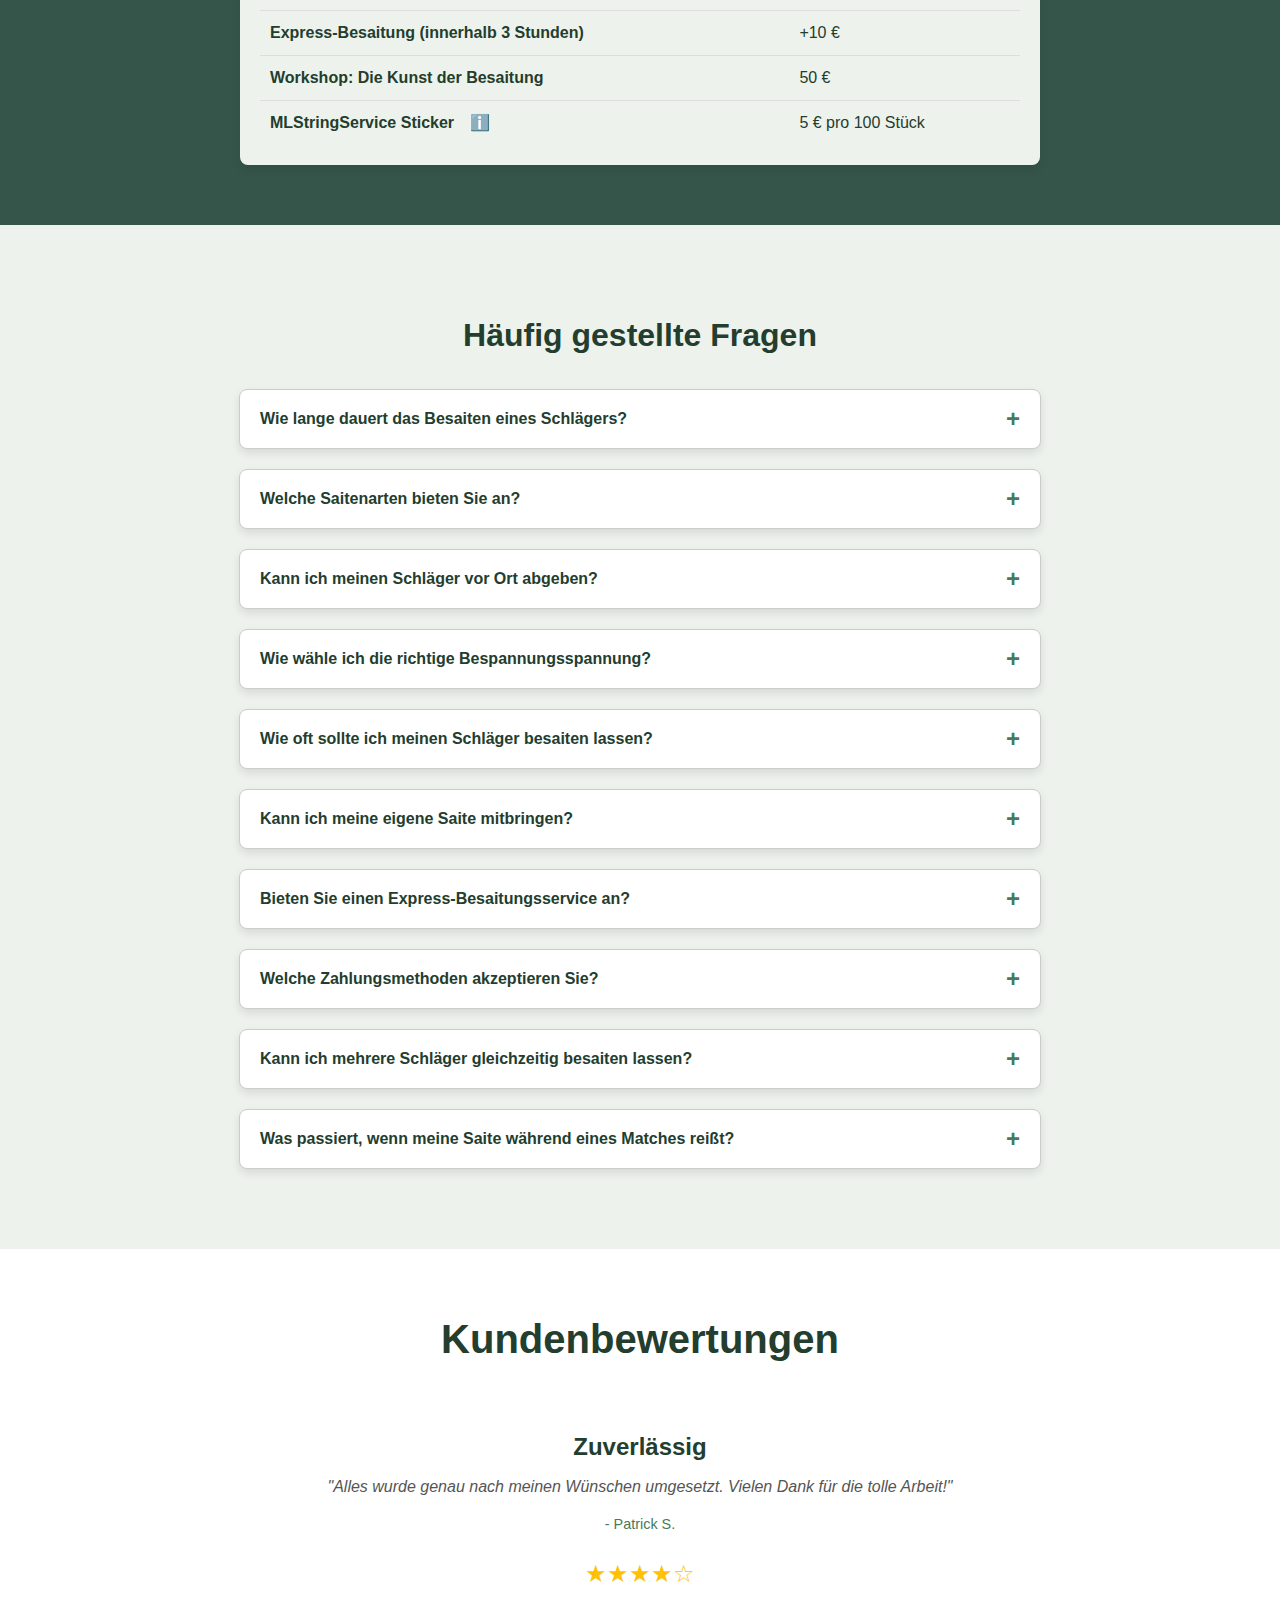
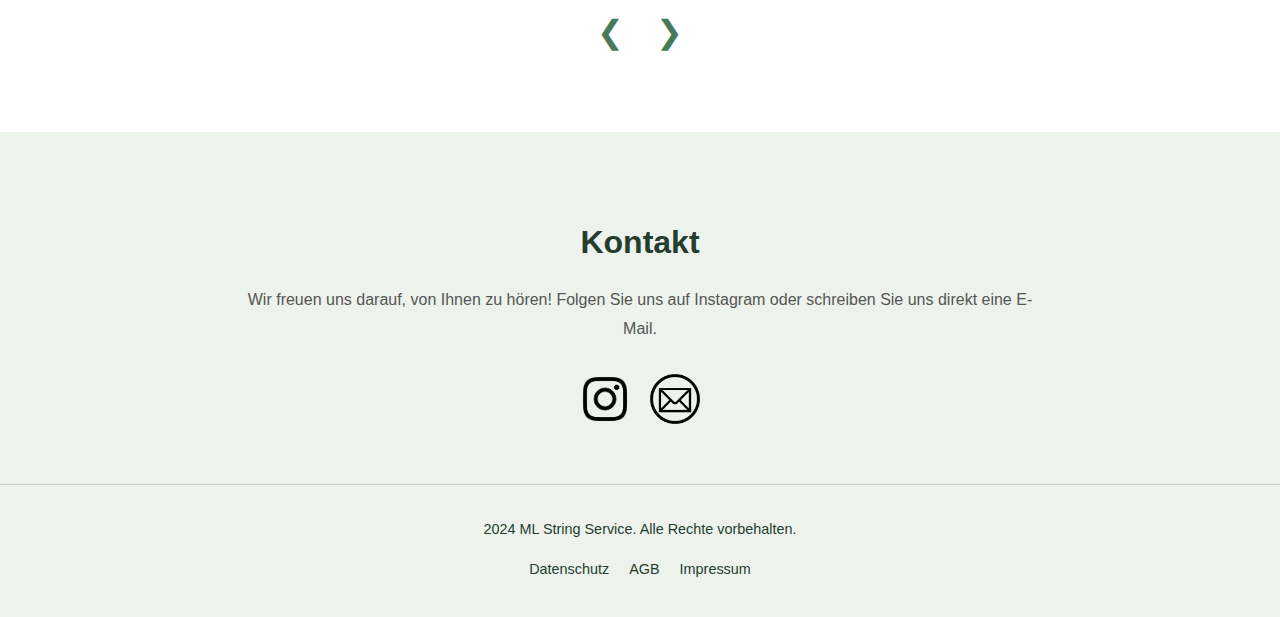
==== commit 3a58a465: "footer section" ====
--- a/index.html
+++ b/index.html
@@ -140,11 +140,26 @@
                         <td>Workshop: Die Kunst der Besaitung</td>
                         <td>50 €</td>
                     </tr>
+                    <tr>
+                        <td>
+                            MLStringService Sticker
+                            <button class="toggle-info" onclick="toggleInfo()">ℹ️</button>
+                            <div id="info-text" class="info-text">
+                                MLStringService weist ausdrücklich darauf hin, dass das Anbringen von Stickern auf fremdem Eigentum ohne ausdrückliche Zustimmung des Eigentümers gesetzlich verboten ist und strafrechtliche sowie zivilrechtliche Konsequenzen nach sich ziehen kann.
+
+                                MLStringService übernimmt keine Haftung für Schäden, rechtliche Konsequenzen oder sonstige Ansprüche, die durch unsachgemäße Verwendung der Sticker, insbesondere durch das Anbringen auf fremdem Eigentum, entstehen.
+
+                                Mit dem Erwerb und der Nutzung der Sticker bestätigen Sie, die alleinige Verantwortung für deren ordnungsgemäßen Gebrauch zu übernehmen und die geltenden gesetzlichen Bestimmungen einzuhalten.
+                            </div>
+                        </td>
+                        <td>5 € pro 100 Stück</td>
+                    </tr>
                     </tbody>
                 </table>
             </div>
         </div>
     </section>
+
 
     <section id="faq" class="faq">
         <h2>Häufig gestellte Fragen</h2>
--- a/css/main.css
+++ b/css/main.css
@@ -90,7 +90,7 @@
 .hero {
     position: relative;
     height: 100vh;
-    background: url("aleksandar-kyng-dhkdfFxGHfU-unsplash.jpg") no-repeat center center/cover;
+    background: url("../img/aleksandar-kyng-dhkdfFxGHfU-unsplash.jpg") no-repeat center center/cover;
     display: flex;
     flex-direction: column;
     justify-content: center;
@@ -822,3 +822,29 @@
     }
 }
 
+/* Hinweis-Text für MLStringService Sticker */
+.info-text {
+    display: none;
+    margin-top: 10px;
+    font-size: 0.9rem;
+    color: #233d2e;
+    background-color: #f4f4f4;
+    padding: 10px;
+    border: 1px solid #ddd;
+    border-radius: 4px;
+}
+
+.toggle-info {
+    background: none;
+    border: none;
+    color: #36554A;
+    cursor: pointer;
+    font-size: 1rem;
+    margin-left: 5px;
+}
+
+.toggle-info:hover {
+    text-decoration: underline;
+}
+
+
